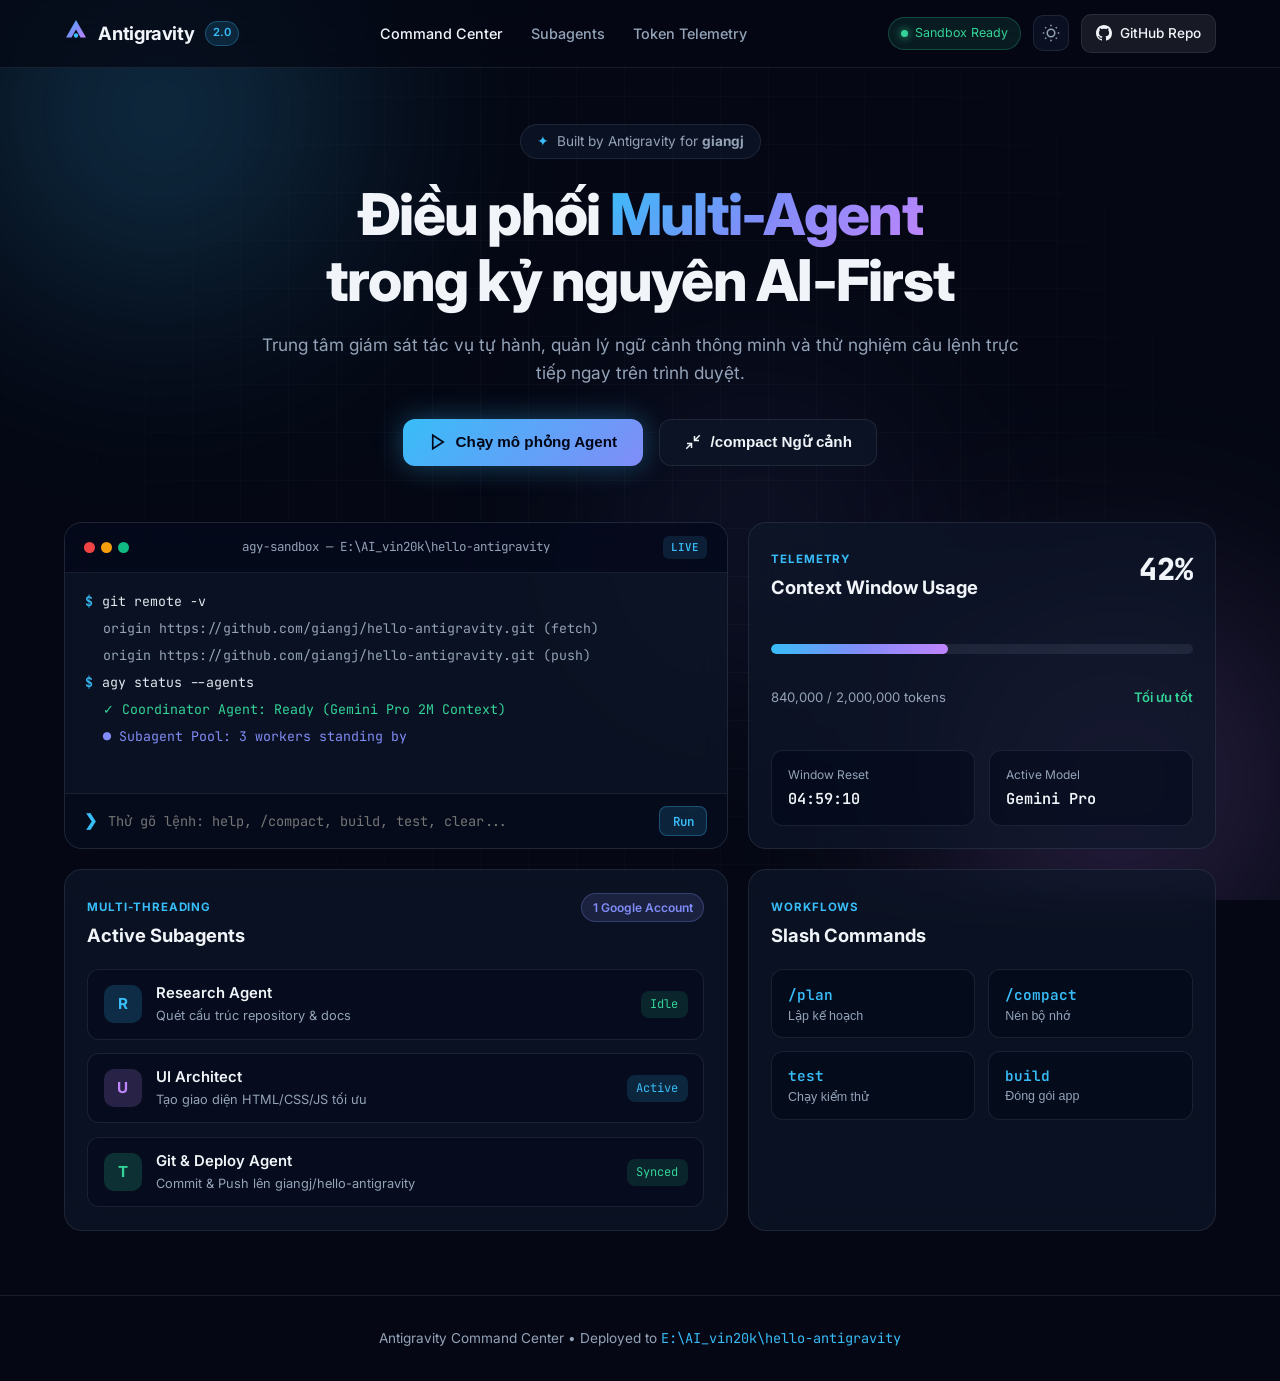
==== index.html @ 00597c3f "feat: add Antigravity Command Center web UI" ====
<!DOCTYPE html>
<html lang="vi" class="dark">
<head>
  <meta charset="UTF-8" />
  <meta name="viewport" content="width=device-width, initial-scale=1.0" />
  <title>Antigravity — AI-First Command Center</title>
  <link rel="preconnect" href="https://fonts.googleapis.com" />
  <link rel="preconnect" href="https://fonts.gstatic.com" crossorigin />
  <link href="https://fonts.googleapis.com/css2?family=Inter:wght@300;400;500;600;700;800&family=JetBrains+Mono:wght@400;500;600&display=swap" rel="stylesheet" />
  <link rel="stylesheet" href="styles.css" />
</head>
<body>
  <!-- Ambient Background Orbs -->
  <div class="bg-ambient">
    <div class="orb orb-1"></div>
    <div class="orb orb-2"></div>
    <div class="orb orb-3"></div>
    <div class="grid-overlay"></div>
  </div>

  <!-- Top Navigation -->
  <header class="navbar">
    <div class="nav-container">
      <a href="#" class="brand">
        <span class="brand-icon">
          <svg width="24" height="24" viewBox="0 0 24 24" fill="none">
            <path d="M12 2L2 19.5H7.5L12 11.5L16.5 19.5H22L12 2Z" fill="url(#logoGrad)" />
            <circle cx="12" cy="17.5" r="2.2" fill="#38BDF8" />
            <defs>
              <linearGradient id="logoGrad" x1="2" y1="2" x2="22" y2="20" gradientUnits="userSpaceOnUse">
                <stop stop-color="#38BDF8" />
                <stop offset="0.5" stop-color="#818CF8" />
                <stop offset="1" stop-color="#C084FC" />
              </linearGradient>
            </defs>
          </svg>
        </span>
        <span class="brand-name">Antigravity</span>
        <span class="brand-badge">2.0</span>
      </a>

      <nav class="nav-links">
        <a href="#workspace" class="nav-link active">Command Center</a>
        <a href="#agents" class="nav-link">Subagents</a>
        <a href="#metrics" class="nav-link">Token Telemetry</a>
      </nav>

      <div class="nav-actions">
        <div class="status-pill">
          <span class="pulse-dot"></span>
          <span>Sandbox Ready</span>
        </div>
        <button id="themeBtn" class="btn-icon" title="Đổi hiệu ứng ánh sáng">
          <svg width="18" height="18" viewBox="0 0 24 24" fill="none" stroke="currentColor" stroke-width="2">
            <circle cx="12" cy="12" r="5"></circle>
            <path d="M12 1v2M12 21v2M4.22 4.22l1.42 1.42M18.36 18.36l1.42 1.42M1 12h2M21 12h2M4.22 19.78l1.42-1.42M18.36 5.64l1.42-1.42"></path>
          </svg>
        </button>
        <a href="https://github.com/giangj/hello-antigravity" target="_blank" class="btn-primary-sm">
          <svg width="16" height="16" viewBox="0 0 24 24" fill="currentColor">
            <path d="M12 0C5.37 0 0 5.37 0 12c0 5.31 3.435 9.795 8.205 11.385.6.105.825-.255.825-.57 0-.285-.015-1.23-.015-2.235-3.015.555-3.795-.735-4.035-1.41-.135-.345-.72-1.41-1.23-1.695-.42-.225-1.02-.78-.015-.795.945-.015 1.62.87 1.845 1.23 1.08 1.815 2.805 1.305 3.495.99.105-.78.42-1.305.765-1.605-2.67-.3-5.46-1.335-5.46-5.925 0-1.305.465-2.385 1.23-3.225-.12-.3-.54-1.53.12-3.18 0 0 1.005-.315 3.3 1.23.96-.27 1.98-.405 3-.405s2.04.135 3 .405c2.295-1.56 3.3-1.23 3.3-1.23.66 1.65.24 2.88.12 3.18.765.84 1.23 1.905 1.23 3.225 0 4.605-2.805 5.625-5.475 5.925.435.375.81 1.095.81 2.22 0 1.605-.015 2.895-.015 3.3 0 .315.225.69.825.57A12.02 12.02 0 0024 12c0-6.63-5.37-12-12-12z"/>
          </svg>
          <span>GitHub Repo</span>
        </a>
      </div>
    </div>
  </header>

  <main class="main-content">
    <!-- Hero Section -->
    <section class="hero">
      <div class="hero-tag">
        <span class="sparkle">✦</span>
        <span>Built by Antigravity for <strong>giangj</strong></span>
      </div>
      <h1 class="hero-title">
        Điều phối <span class="gradient-text">Multi-Agent</span><br />
        trong kỷ nguyên AI-First
      </h1>
      <p class="hero-subtitle">
        Trung tâm giám sát tác vụ tự hành, quản lý ngữ cảnh thông minh và thử nghiệm câu lệnh trực tiếp ngay trên trình duyệt.
      </p>

      <div class="hero-cta">
        <button id="runDemoBtn" class="btn-glow">
          <svg width="18" height="18" viewBox="0 0 24 24" fill="none" stroke="currentColor" stroke-width="2.2">
            <polygon points="5 3 19 12 5 21 5 3"></polygon>
          </svg>
          <span>Chạy mô phỏng Agent</span>
        </button>
        <button id="compactBtn" class="btn-glass">
          <svg width="18" height="18" viewBox="0 0 24 24" fill="none" stroke="currentColor" stroke-width="2">
            <path d="M4 14h6v6M20 10h-6V4M14 10l7-7M3 21l7-7"></path>
          </svg>
          <span>/compact Ngữ cảnh</span>
        </button>
      </div>
    </section>

    <!-- Bento Grid Workspace -->
    <section id="workspace" class="bento-grid">
      <!-- Card 1: Interactive Terminal Agent -->
      <div class="card card-terminal">
        <div class="card-header">
          <div class="window-dots">
            <span class="dot red"></span>
            <span class="dot yellow"></span>
            <span class="dot green"></span>
          </div>
          <span class="card-title-mono">agy-sandbox — E:\AI_vin20k\hello-antigravity</span>
          <span class="badge-live">LIVE</span>
        </div>
        <div id="terminalBody" class="terminal-body">
          <div class="term-line"><span class="prompt">$</span> <span class="cmd">git remote -v</span></div>
          <div class="term-output">origin  https://github.com/giangj/hello-antigravity.git (fetch)</div>
          <div class="term-output">origin  https://github.com/giangj/hello-antigravity.git (push)</div>
          <div class="term-line"><span class="prompt">$</span> <span class="cmd">agy status --agents</span></div>
          <div class="term-output success">✓ Coordinator Agent: Ready (Gemini Pro 2M Context)</div>
          <div class="term-output info">● Subagent Pool: 3 workers standing by</div>
        </div>
        <div class="terminal-input-row">
          <span class="prompt">❯</span>
          <input id="cmdInput" type="text" placeholder="Thử gõ lệnh: help, /compact, build, test, clear..." autocomplete="off" />
          <button id="sendCmdBtn" class="btn-send">Run</button>
        </div>
      </div>

      <!-- Card 2: Token Telemetry & Context Meter -->
      <div id="metrics" class="card card-metrics">
        <div class="card-top">
          <div>
            <span class="eyebrow">TELEMETRY</span>
            <h3 class="card-heading">Context Window Usage</h3>
          </div>
          <span id="tokenPercent" class="metric-big">42%</span>
        </div>

        <div class="progress-track">
          <div id="tokenBar" class="progress-fill" style="width: 42%"></div>
        </div>
        <div class="metric-labels">
          <span id="tokenCountText">840,000 / 2,000,000 tokens</span>
          <span class="text-emerald">Tối ưu tốt</span>
        </div>

        <div class="mini-stats">
          <div class="mini-stat-box">
            <span class="stat-label">Window Reset</span>
            <span id="countdownText" class="stat-val">04:59:12</span>
          </div>
          <div class="mini-stat-box">
            <span class="stat-label">Active Model</span>
            <span class="stat-val">Gemini Pro</span>
          </div>
        </div>
      </div>

      <!-- Card 3: Subagents Orchestration -->
      <div id="agents" class="card card-agents">
        <div class="card-top">
          <div>
            <span class="eyebrow">MULTI-THREADING</span>
            <h3 class="card-heading">Active Subagents</h3>
          </div>
          <span class="pill-count">1 Google Account</span>
        </div>

        <div class="agent-list">
          <div class="agent-item">
            <div class="agent-avatar sky">R</div>
            <div class="agent-info">
              <div class="agent-name">Research Agent</div>
              <div class="agent-desc">Quét cấu trúc repository & docs</div>
            </div>
            <span class="agent-state done" data-agent="research">Idle</span>
          </div>

          <div class="agent-item">
            <div class="agent-avatar purple">U</div>
            <div class="agent-info">
              <div class="agent-name">UI Architect</div>
              <div class="agent-desc">Tạo giao diện HTML/CSS/JS tối ưu</div>
            </div>
            <span class="agent-state running" data-agent="ui">Active</span>
          </div>

          <div class="agent-item">
            <div class="agent-avatar emerald">T</div>
            <div class="agent-info">
              <div class="agent-name">Git & Deploy Agent</div>
              <div class="agent-desc">Commit & Push lên giangj/hello-antigravity</div>
            </div>
            <span class="agent-state done" data-agent="git">Synced</span>
          </div>
        </div>
      </div>

      <!-- Card 4: Quick Actions / Slash Commands -->
      <div class="card card-commands">
        <div class="card-top">
          <div>
            <span class="eyebrow">WORKFLOWS</span>
            <h3 class="card-heading">Slash Commands</h3>
          </div>
        </div>
        <div class="cmd-grid">
          <button class="cmd-chip" data-cmd="/plan">
            <code>/plan</code>
            <span>Lập kế hoạch</span>
          </button>
          <button class="cmd-chip" data-cmd="/compact">
            <code>/compact</code>
            <span>Nén bộ nhớ</span>
          </button>
          <button class="cmd-chip" data-cmd="test">
            <code>test</code>
            <span>Chạy kiểm thử</span>
          </button>
          <button class="cmd-chip" data-cmd="build">
            <code>build</code>
            <span>Đóng gói app</span>
          </button>
        </div>
      </div>
    </section>
  </main>

  <footer class="footer">
    <p>Antigravity Command Center • Deployed to <code>E:\AI_vin20k\hello-antigravity</code></p>
  </footer>

  <script src="app.js"></script>
</body>
</html>
---- styles.css ----
:root {
  --bg: #050814;
  --surface: rgba(15, 23, 42, 0.65);
  --surface-hover: rgba(22, 33, 58, 0.8);
  --border: rgba(148, 163, 184, 0.14);
  --border-glow: rgba(56, 189, 248, 0.35);
  --text: #f1f5f9;
  --text-muted: #94a3b8;
  --sky: #38bdf8;
  --indigo: #818cf8;
  --purple: #c084fc;
  --emerald: #34d399;
  --amber: #fbbf24;
  --rose: #fb7185;
  --font-sans: 'Inter', -apple-system, BlinkMacSystemFont, sans-serif;
  --font-mono: 'JetBrains Mono', monospace;
}

body.aurora-mode {
  --sky: #2dd4bf;
  --indigo: #38bdf8;
  --purple: #f472b6;
}

* {
  box-sizing: border-box;
  margin: 0;
  padding: 0;
}

html {
  scroll-behavior: smooth;
}

body {
  font-family: var(--font-sans);
  background-color: var(--bg);
  color: var(--text);
  min-height: 100vh;
  overflow-x: hidden;
  line-height: 1.6;
}

/* Ambient Background */
.bg-ambient {
  position: fixed;
  inset: 0;
  z-index: -1;
  overflow: hidden;
  pointer-events: none;
}

.orb {
  position: absolute;
  border-radius: 50%;
  filter: blur(110px);
  opacity: 0.35;
  animation: floatOrb 18s ease-in-out infinite alternate;
}

.orb-1 {
  width: 520px;
  height: 520px;
  background: radial-gradient(circle, var(--sky), transparent 70%);
  top: -150px;
  left: -100px;
}

.orb-2 {
  width: 480px;
  height: 480px;
  background: radial-gradient(circle, var(--purple), transparent 70%);
  bottom: -120px;
  right: -80px;
  animation-delay: -6s;
}

.orb-3 {
  width: 360px;
  height: 360px;
  background: radial-gradient(circle, var(--indigo), transparent 70%);
  top: 40%;
  left: 45%;
  opacity: 0.2;
  animation-delay: -12s;
}

.grid-overlay {
  position: absolute;
  inset: 0;
  background-image:
    linear-gradient(rgba(148, 163, 184, 0.04) 1px, transparent 1px),
    linear-gradient(90deg, rgba(148, 163, 184, 0.04) 1px, transparent 1px);
  background-size: 48px 48px;
  mask-image: radial-gradient(circle at center, black 35%, transparent 85%);
}

@keyframes floatOrb {
  0% { transform: translate(0, 0) scale(1); }
  100% { transform: translate(45px, 35px) scale(1.12); }
}

/* Navbar */
.navbar {
  position: sticky;
  top: 0;
  z-index: 50;
  backdrop-filter: blur(18px);
  -webkit-backdrop-filter: blur(18px);
  background: rgba(5, 8, 20, 0.72);
  border-bottom: 1px solid var(--border);
}

.nav-container {
  max-width: 1200px;
  margin: 0 auto;
  padding: 0.9rem 1.5rem;
  display: flex;
  align-items: center;
  justify-content: space-between;
  gap: 1rem;
}

.brand {
  display: flex;
  align-items: center;
  gap: 0.65rem;
  text-decoration: none;
  color: var(--text);
}

.brand-name {
  font-weight: 700;
  font-size: 1.15rem;
  letter-spacing: -0.02em;
}

.brand-badge {
  font-size: 0.7rem;
  font-weight: 600;
  padding: 0.15rem 0.45rem;
  border-radius: 999px;
  background: rgba(56, 189, 248, 0.15);
  color: var(--sky);
  border: 1px solid rgba(56, 189, 248, 0.3);
}

.nav-links {
  display: flex;
  gap: 1.75rem;
}

.nav-link {
  color: var(--text-muted);
  text-decoration: none;
  font-size: 0.9rem;
  font-weight: 500;
  transition: color 0.2s;
}

.nav-link:hover, .nav-link.active {
  color: var(--text);
}

.nav-actions {
  display: flex;
  align-items: center;
  gap: 0.75rem;
}

.status-pill {
  display: flex;
  align-items: center;
  gap: 0.45rem;
  font-size: 0.78rem;
  color: var(--emerald);
  background: rgba(52, 211, 153, 0.1);
  border: 1px solid rgba(52, 211, 153, 0.25);
  padding: 0.35rem 0.75rem;
  border-radius: 999px;
}

.pulse-dot {
  width: 7px;
  height: 7px;
  border-radius: 50%;
  background: var(--emerald);
  box-shadow: 0 0 8px var(--emerald);
  animation: pulse 2s infinite;
}

@keyframes pulse {
  0%, 100% { opacity: 1; transform: scale(1); }
  50% { opacity: 0.45; transform: scale(1.25); }
}

.btn-icon {
  background: var(--surface);
  border: 1px solid var(--border);
  color: var(--text-muted);
  width: 36px;
  height: 36px;
  border-radius: 10px;
  display: grid;
  place-items: center;
  cursor: pointer;
  transition: all 0.2s;
}

.btn-icon:hover {
  color: var(--text);
  border-color: var(--border-glow);
}

.btn-primary-sm {
  display: inline-flex;
  align-items: center;
  gap: 0.45rem;
  background: rgba(255, 255, 255, 0.08);
  border: 1px solid var(--border);
  color: var(--text);
  text-decoration: none;
  font-size: 0.85rem;
  font-weight: 500;
  padding: 0.45rem 0.9rem;
  border-radius: 10px;
  transition: all 0.2s;
}

.btn-primary-sm:hover {
  background: rgba(255, 255, 255, 0.14);
  border-color: rgba(255, 255, 255, 0.28);
}

/* Main Content */
.main-content {
  max-width: 1200px;
  margin: 0 auto;
  padding: 3.5rem 1.5rem 4rem;
}

/* Hero */
.hero {
  text-align: center;
  max-width: 760px;
  margin: 0 auto 3.5rem;
}

.hero-tag {
  display: inline-flex;
  align-items: center;
  gap: 0.5rem;
  font-size: 0.85rem;
  color: var(--text-muted);
  background: var(--surface);
  border: 1px solid var(--border);
  padding: 0.35rem 1rem;
  border-radius: 999px;
  margin-bottom: 1.4rem;
}

.sparkle {
  color: var(--sky);
}

.hero-title {
  font-size: clamp(2.2rem, 5vw, 3.6rem);
  font-weight: 800;
  line-height: 1.15;
  letter-spacing: -0.03em;
  margin-bottom: 1.1rem;
}

.gradient-text {
  background: linear-gradient(135deg, var(--sky) 0%, var(--indigo) 50%, var(--purple) 100%);
  -webkit-background-clip: text;
  background-clip: text;
  color: transparent;
}

.hero-subtitle {
  color: var(--text-muted);
  font-size: 1.08rem;
  margin-bottom: 2rem;
}

.hero-cta {
  display: flex;
  justify-content: center;
  flex-wrap: wrap;
  gap: 1rem;
}

.btn-glow {
  display: inline-flex;
  align-items: center;
  gap: 0.55rem;
  background: linear-gradient(135deg, var(--sky), var(--indigo));
  color: #020617;
  font-weight: 700;
  font-size: 0.95rem;
  padding: 0.85rem 1.6rem;
  border: none;
  border-radius: 12px;
  cursor: pointer;
  box-shadow: 0 0 28px rgba(56, 189, 248, 0.35);
  transition: transform 0.2s, box-shadow 0.2s;
}

.btn-glow:hover {
  transform: translateY(-2px);
  box-shadow: 0 6px 35px rgba(56, 189, 248, 0.55);
}

.btn-glass {
  display: inline-flex;
  align-items: center;
  gap: 0.55rem;
  background: var(--surface);
  border: 1px solid var(--border);
  color: var(--text);
  font-weight: 600;
  font-size: 0.95rem;
  padding: 0.85rem 1.5rem;
  border-radius: 12px;
  cursor: pointer;
  backdrop-filter: blur(12px);
  transition: all 0.2s;
}

.btn-glass:hover {
  background: var(--surface-hover);
  border-color: var(--border-glow);
}

/* Bento Grid */
.bento-grid {
  display: grid;
  grid-template-columns: repeat(12, 1fr);
  gap: 1.25rem;
}

.card {
  background: var(--surface);
  border: 1px solid var(--border);
  border-radius: 18px;
  padding: 1.4rem;
  backdrop-filter: blur(16px);
  -webkit-backdrop-filter: blur(16px);
  transition: border-color 0.25s, transform 0.25s;
}

.card:hover {
  border-color: rgba(148, 163, 184, 0.28);
}

.card-terminal {
  grid-column: span 7;
  display: flex;
  flex-direction: column;
  padding: 0;
  overflow: hidden;
}

.card-metrics {
  grid-column: span 5;
  display: flex;
  flex-direction: column;
  justify-content: space-between;
}

.card-agents {
  grid-column: span 7;
}

.card-commands {
  grid-column: span 5;
}

/* Terminal Card */
.card-header {
  display: flex;
  align-items: center;
  justify-content: space-between;
  padding: 0.85rem 1.2rem;
  background: rgba(2, 6, 23, 0.65);
  border-bottom: 1px solid var(--border);
}

.window-dots {
  display: flex;
  gap: 6px;
}

.dot {
  width: 11px;
  height: 11px;
  border-radius: 50%;
}
.dot.red { background: #ef4444; }
.dot.yellow { background: #f59e0b; }
.dot.green { background: #10b981; }

.card-title-mono {
  font-family: var(--font-mono);
  font-size: 0.78rem;
  color: var(--text-muted);
}

.badge-live {
  font-family: var(--font-mono);
  font-size: 0.68rem;
  font-weight: 600;
  color: var(--sky);
  background: rgba(56, 189, 248, 0.12);
  padding: 0.15rem 0.5rem;
  border-radius: 6px;
}

.terminal-body {
  padding: 1.15rem 1.25rem;
  font-family: var(--font-mono);
  font-size: 0.83rem;
  height: 220px;
  overflow-y: auto;
  display: flex;
  flex-direction: column;
  gap: 0.35rem;
}

.term-line {
  display: flex;
  gap: 0.55rem;
}

.prompt {
  color: var(--sky);
  font-weight: 600;
}

.cmd {
  color: #e2e8f0;
}

.term-output {
  color: var(--text-muted);
  padding-left: 1.1rem;
  word-break: break-word;
}

.term-output.success { color: var(--emerald); }
.term-output.info { color: var(--indigo); }
.term-output.warn { color: var(--amber); }

.terminal-input-row {
  display: flex;
  align-items: center;
  gap: 0.65rem;
  padding: 0.75rem 1.2rem;
  background: rgba(2, 6, 23, 0.55);
  border-top: 1px solid var(--border);
}

#cmdInput {
  flex: 1;
  background: transparent;
  border: none;
  color: var(--text);
  font-family: var(--font-mono);
  font-size: 0.85rem;
  outline: none;
}

.btn-send {
  background: rgba(56, 189, 248, 0.15);
  color: var(--sky);
  border: 1px solid rgba(56, 189, 248, 0.3);
  border-radius: 8px;
  padding: 0.35rem 0.8rem;
  font-family: var(--font-mono);
  font-size: 0.78rem;
  font-weight: 600;
  cursor: pointer;
  transition: all 0.2s;
}

.btn-send:hover {
  background: var(--sky);
  color: #020617;
}

/* Metrics Card */
.card-top {
  display: flex;
  justify-content: space-between;
  align-items: flex-start;
  margin-bottom: 1.2rem;
}

.eyebrow {
  font-size: 0.72rem;
  font-weight: 700;
  letter-spacing: 0.08em;
  color: var(--sky);
}

.card-heading {
  font-size: 1.15rem;
  font-weight: 700;
  margin-top: 0.15rem;
}

.metric-big {
  font-size: 1.9rem;
  font-weight: 800;
  font-family: var(--font-mono);
  color: var(--text);
}

.progress-track {
  width: 100%;
  height: 10px;
  background: rgba(148, 163, 184, 0.12);
  border-radius: 999px;
  overflow: hidden;
  margin-bottom: 0.65rem;
}

.progress-fill {
  height: 100%;
  border-radius: 999px;
  background: linear-gradient(90deg, var(--sky), var(--indigo), var(--purple));
  transition: width 0.6s cubic-bezier(0.22, 1, 0.36, 1);
}

.metric-labels {
  display: flex;
  justify-content: space-between;
  font-size: 0.82rem;
  color: var(--text-muted);
  margin-bottom: 1.25rem;
}

.text-emerald { color: var(--emerald); font-weight: 600; }

.mini-stats {
  display: grid;
  grid-template-columns: 1fr 1fr;
  gap: 0.85rem;
}

.mini-stat-box {
  background: rgba(2, 6, 23, 0.45);
  border: 1px solid var(--border);
  border-radius: 12px;
  padding: 0.85rem 1rem;
  display: flex;
  flex-direction: column;
  gap: 0.2rem;
}

.stat-label {
  font-size: 0.75rem;
  color: var(--text-muted);
}

.stat-val {
  font-family: var(--font-mono);
  font-size: 0.95rem;
  font-weight: 600;
}

/* Subagents Card */
.pill-count {
  font-size: 0.75rem;
  font-weight: 600;
  padding: 0.25rem 0.65rem;
  border-radius: 999px;
  background: rgba(129, 140, 248, 0.14);
  color: var(--indigo);
  border: 1px solid rgba(129, 140, 248, 0.28);
}

.agent-list {
  display: flex;
  flex-direction: column;
  gap: 0.85rem;
}

.agent-item {
  display: flex;
  align-items: center;
  gap: 0.9rem;
  padding: 0.75rem 0.95rem;
  background: rgba(2, 6, 23, 0.4);
  border: 1px solid var(--border);
  border-radius: 12px;
}

.agent-avatar {
  width: 38px;
  height: 38px;
  border-radius: 10px;
  display: grid;
  place-items: center;
  font-weight: 700;
  font-size: 0.95rem;
  flex-shrink: 0;
}

.agent-avatar.sky { background: rgba(56, 189, 248, 0.18); color: var(--sky); }
.agent-avatar.purple { background: rgba(192, 132, 252, 0.18); color: var(--purple); }
.agent-avatar.emerald { background: rgba(52, 211, 153, 0.18); color: var(--emerald); }

.agent-info {
  flex: 1;
}

.agent-name {
  font-weight: 600;
  font-size: 0.93rem;
}

.agent-desc {
  font-size: 0.8rem;
  color: var(--text-muted);
}

.agent-state {
  font-family: var(--font-mono);
  font-size: 0.75rem;
  padding: 0.25rem 0.6rem;
  border-radius: 8px;
}

.agent-state.done {
  background: rgba(52, 211, 153, 0.12);
  color: var(--emerald);
}

.agent-state.running {
  background: rgba(56, 189, 248, 0.15);
  color: var(--sky);
}

/* Commands Card */
.cmd-grid {
  display: grid;
  grid-template-columns: 1fr 1fr;
  gap: 0.8rem;
}

.cmd-chip {
  display: flex;
  flex-direction: column;
  align-items: flex-start;
  gap: 0.25rem;
  padding: 0.9rem 1rem;
  background: rgba(2, 6, 23, 0.45);
  border: 1px solid var(--border);
  border-radius: 12px;
  color: var(--text);
  cursor: pointer;
  transition: all 0.2s;
  text-align: left;
}

.cmd-chip:hover {
  border-color: var(--sky);
  transform: translateY(-2px);
  background: rgba(56, 189, 248, 0.08);
}

.cmd-chip code {
  font-family: var(--font-mono);
  color: var(--sky);
  font-size: 0.9rem;
  font-weight: 600;
}

.cmd-chip span {
  font-size: 0.78rem;
  color: var(--text-muted);
}

.footer {
  text-align: center;
  padding: 2rem 1rem;
  color: var(--text-muted);
  font-size: 0.85rem;
  border-top: 1px solid var(--border);
}

.footer code {
  font-family: var(--font-mono);
  color: var(--sky);
}

@media (max-width: 900px) {
  .card-terminal, .card-metrics, .card-agents, .card-commands {
    grid-column: span 12;
  }
  .nav-links {
    display: none;
  }
}
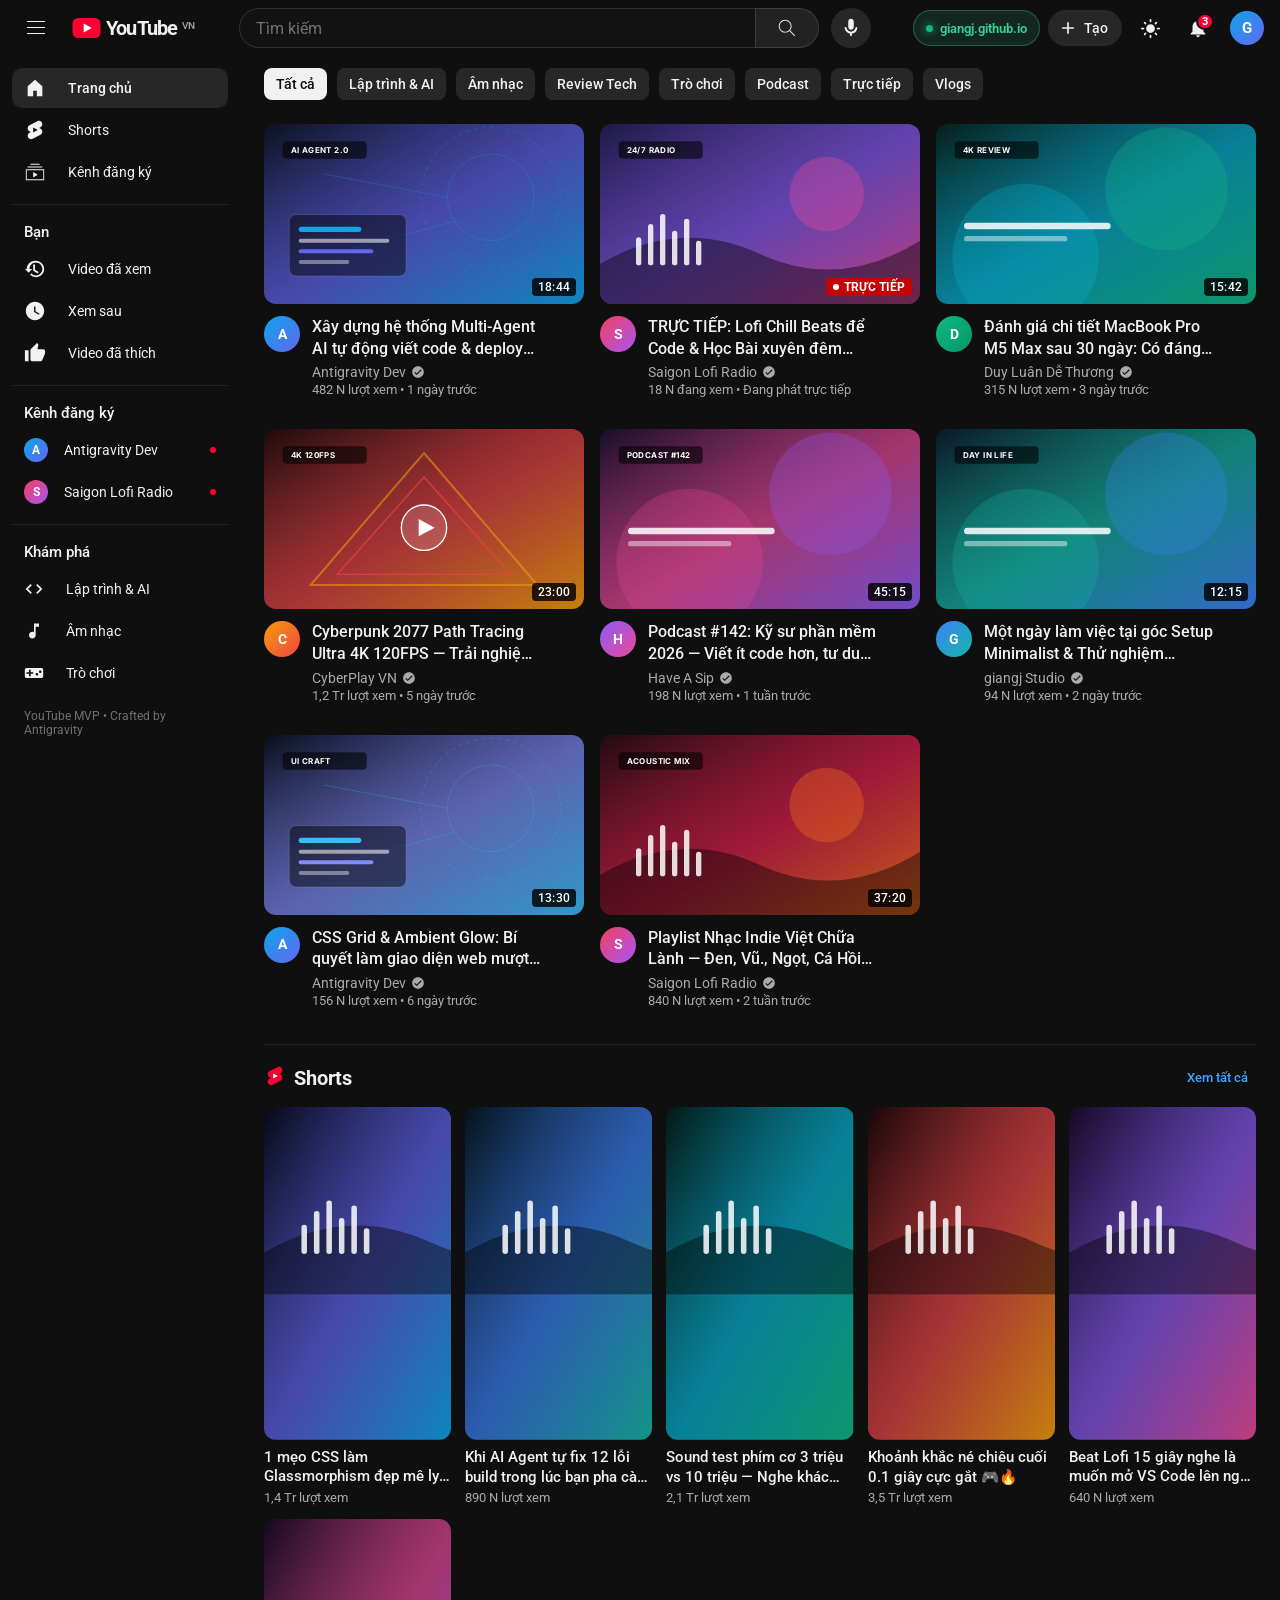
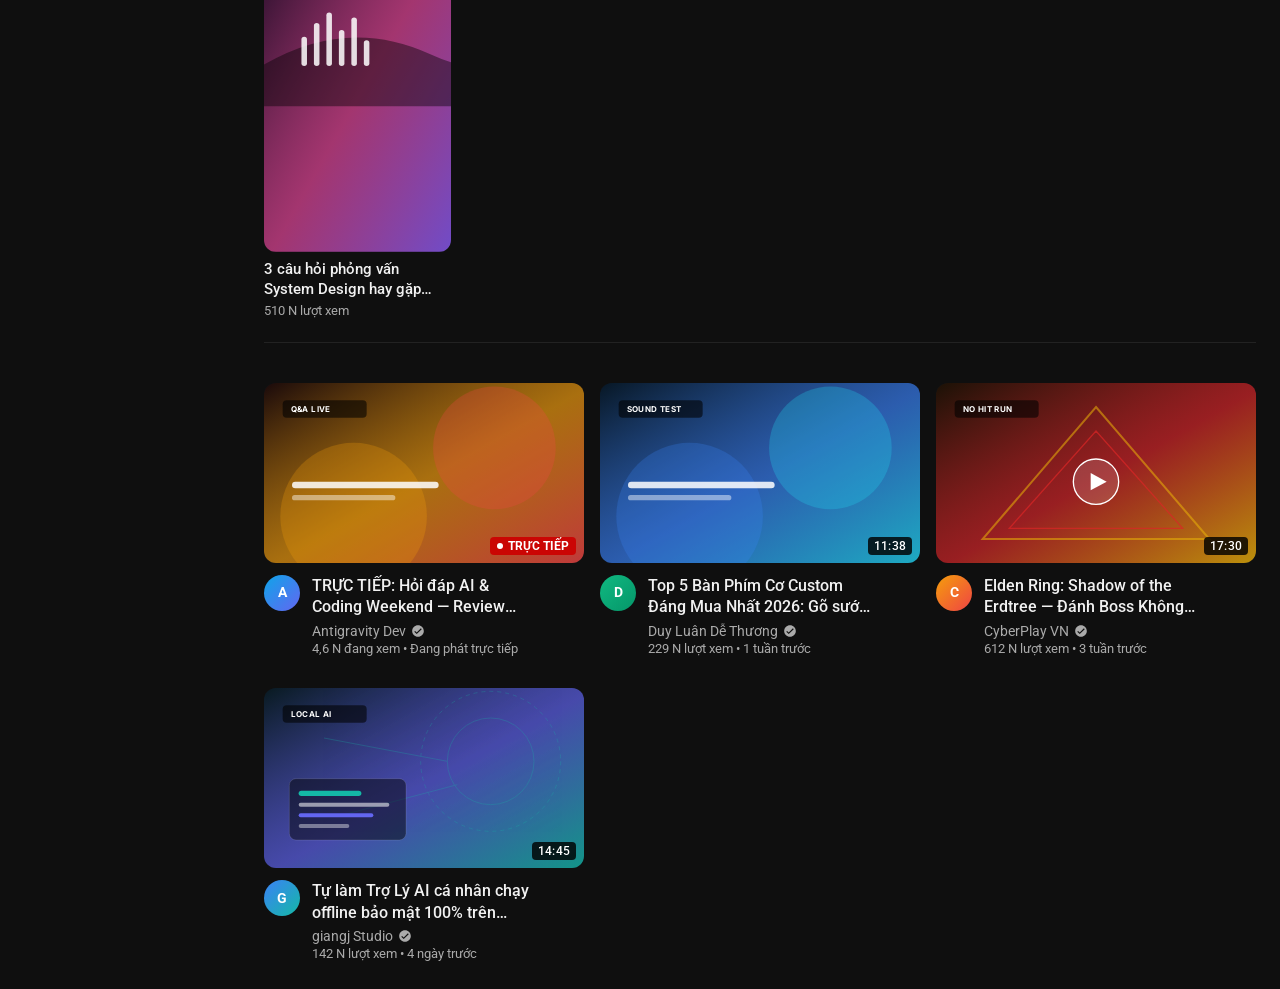
==== commit f02426f8: "feat: redesign UI into YouTube MVP with live GitHub Pages badge" ====
--- a/index.html
+++ b/index.html
@@ -1,233 +1,632 @@
 <!DOCTYPE html>
-<html lang="vi" class="dark">
+<html lang="vi" data-theme="dark">
 <head>
   <meta charset="UTF-8" />
   <meta name="viewport" content="width=device-width, initial-scale=1.0" />
-  <title>Antigravity — AI-First Command Center</title>
+  <title>YouTube — MVP</title>
   <link rel="preconnect" href="https://fonts.googleapis.com" />
   <link rel="preconnect" href="https://fonts.gstatic.com" crossorigin />
-  <link href="https://fonts.googleapis.com/css2?family=Inter:wght@300;400;500;600;700;800&family=JetBrains+Mono:wght@400;500;600&display=swap" rel="stylesheet" />
+  <link href="https://fonts.googleapis.com/css2?family=Inter:wght@400;500;600;700&family=JetBrains+Mono:wght@400;500;600&family=Roboto:wght@400;500;700;900&display=swap" rel="stylesheet" />
   <link rel="stylesheet" href="styles.css" />
 </head>
 <body>
-  <!-- Ambient Background Orbs -->
-  <div class="bg-ambient">
-    <div class="orb orb-1"></div>
-    <div class="orb orb-2"></div>
-    <div class="orb orb-3"></div>
-    <div class="grid-overlay"></div>
-  </div>
-
-  <!-- Top Navigation -->
-  <header class="navbar">
-    <div class="nav-container">
-      <a href="#" class="brand">
-        <span class="brand-icon">
-          <svg width="24" height="24" viewBox="0 0 24 24" fill="none">
-            <path d="M12 2L2 19.5H7.5L12 11.5L16.5 19.5H22L12 2Z" fill="url(#logoGrad)" />
-            <circle cx="12" cy="17.5" r="2.2" fill="#38BDF8" />
-            <defs>
-              <linearGradient id="logoGrad" x1="2" y1="2" x2="22" y2="20" gradientUnits="userSpaceOnUse">
-                <stop stop-color="#38BDF8" />
-                <stop offset="0.5" stop-color="#818CF8" />
-                <stop offset="1" stop-color="#C084FC" />
-              </linearGradient>
-            </defs>
+  <!-- Top Masthead -->
+  <header class="masthead">
+    <div class="masthead-left">
+      <button id="sidebarToggleBtn" class="icon-btn" aria-label="Menu điều hướng" title="Menu">
+        <svg viewBox="0 0 24 24" width="24" height="24" fill="currentColor">
+          <path d="M21 6H3V5h18v1zm0 5H3v1h18v-1zm0 6H3v1h18v-1z" />
+        </svg>
+      </button>
+
+      <a href="#home" id="brandLogo" class="brand-logo" title="Trang chủ YouTube">
+        <span class="yt-icon" aria-hidden="true">
+          <svg viewBox="0 0 28 20" width="29" height="20">
+            <rect width="28" height="20" rx="5.5" fill="#FF0033" />
+            <polygon points="11.2,5.5 19.2,10 11.2,14.5" fill="#FFFFFF" />
           </svg>
         </span>
-        <span class="brand-name">Antigravity</span>
-        <span class="brand-badge">2.0</span>
+        <span class="yt-wordmark">YouTube</span>
+        <span class="yt-country">VN</span>
       </a>
-
-      <nav class="nav-links">
-        <a href="#workspace" class="nav-link active">Command Center</a>
-        <a href="#agents" class="nav-link">Subagents</a>
-        <a href="#metrics" class="nav-link">Token Telemetry</a>
-      </nav>
-
-      <div class="nav-actions">
-        <div class="status-pill">
-          <span class="pulse-dot"></span>
-          <span>Sandbox Ready</span>
-        </div>
-        <button id="themeBtn" class="btn-icon" title="Đổi hiệu ứng ánh sáng">
-          <svg width="18" height="18" viewBox="0 0 24 24" fill="none" stroke="currentColor" stroke-width="2">
-            <circle cx="12" cy="12" r="5"></circle>
-            <path d="M12 1v2M12 21v2M4.22 4.22l1.42 1.42M18.36 18.36l1.42 1.42M1 12h2M21 12h2M4.22 19.78l1.42-1.42M18.36 5.64l1.42-1.42"></path>
+    </div>
+
+    <div class="masthead-center">
+      <div class="search-wrapper">
+        <form id="searchForm" class="search-form" autocomplete="off">
+          <div class="search-input-box">
+            <span class="search-focus-icon" aria-hidden="true">
+              <svg viewBox="0 0 24 24" width="18" height="18" fill="currentColor">
+                <path d="M20.87 20.17l-5.59-5.59C16.35 13.35 17 11.75 17 10c0-3.87-3.13-7-7-7s-7 3.13-7 7 3.13 7 7 7c1.75 0 3.35-.65 4.58-1.71l5.59 5.59.7-.71zM10 16c-3.31 0-6-2.69-6-6s2.69-6 6-6 6 2.69 6 6-2.69 6-6 6z" />
+              </svg>
+            </span>
+            <input
+              id="searchInput"
+              type="text"
+              placeholder="Tìm kiếm"
+              aria-label="Tìm kiếm"
+            />
+            <button id="searchClearBtn" type="button" class="search-clear-btn hidden" title="Xóa tìm kiếm" aria-label="Xóa tìm kiếm">
+              <svg viewBox="0 0 24 24" width="18" height="18" fill="currentColor">
+                <path d="M19 6.41L17.59 5 12 10.59 6.41 5 5 6.41 10.59 12 5 17.59 6.41 19 12 13.41 17.59 19 19 17.59 13.41 12z" />
+              </svg>
+            </button>
+          </div>
+          <button type="submit" class="search-submit-btn" title="Tìm kiếm" aria-label="Tìm kiếm">
+            <svg viewBox="0 0 24 24" width="22" height="22" fill="currentColor">
+              <path d="M20.87 20.17l-5.59-5.59C16.35 13.35 17 11.75 17 10c0-3.87-3.13-7-7-7s-7 3.13-7 7 3.13 7 7 7c1.75 0 3.35-.65 4.58-1.71l5.59 5.59.7-.71zM10 16c-3.31 0-6-2.69-6-6s2.69-6 6-6 6 2.69 6 6-2.69 6-6 6z" />
+            </svg>
+          </button>
+        </form>
+        <div id="searchSuggestions" class="search-suggestions hidden"></div>
+      </div>
+
+      <button id="voiceSearchBtn" class="icon-btn voice-btn" title="Tìm kiếm bằng giọng nói" aria-label="Tìm kiếm bằng giọng nói">
+        <svg viewBox="0 0 24 24" width="22" height="22" fill="currentColor">
+          <path d="M12 14c1.66 0 3-1.34 3-3V5c0-1.66-1.34-3-3-3S9 3.34 9 5v6c0 1.66 1.34 3 3 3zm5.91-3c-.49 0-.9.36-.98.85C16.52 14.2 14.47 16 12 16s-4.52-1.8-4.93-4.15a.998.998 0 00-.98-.85c-.61 0-1.09.54-1 1.14.49 3 2.89 5.35 5.91 5.78V20c0 .55.45 1 1 1s1-.45 1-1v-2.08a6.993 6.993 0 005.91-5.78c.1-.6-.39-1.14-1-1.14z" />
+        </svg>
+      </button>
+    </div>
+
+    <div class="masthead-right">
+      <a
+        href="https://giangj.github.io/hello-antigravity/"
+        target="_blank"
+        rel="noopener noreferrer"
+        class="live-site-pill"
+        title="Mở website chính thức trên GitHub Pages"
+      >
+        <span class="live-site-dot"></span>
+        <span class="live-site-label">giangj.github.io</span>
+      </a>
+
+      <button id="createBtn" class="create-pill-btn" title="Tạo hoặc tải video lên">
+        <svg viewBox="0 0 24 24" width="20" height="20" fill="currentColor">
+          <path d="M19 13h-6v6h-2v-6H5v-2h6V5h2v6h6v2z" />
+        </svg>
+        <span>Tạo</span>
+      </button>
+
+      <button id="themeToggleBtn" class="icon-btn" title="Chuyển giao diện Sáng / Tối" aria-label="Đổi giao diện">
+        <svg id="themeIconDark" viewBox="0 0 24 24" width="21" height="21" fill="currentColor">
+          <path d="M12 7c-2.76 0-5 2.24-5 5s2.24 5 5 5 5-2.24 5-5-2.24-5-5-5zM2 13h2c.55 0 1-.45 1-1s-.45-1-1-1H2c-.55 0-1 .45-1 1s.45 1 1 1zm18 0h2c.55 0 1-.45 1-1s-.45-1-1-1h-2c-.55 0-1 .45-1 1s.45 1 1 1zM11 2v2c0 .55.45 1 1 1s1-.45 1-1V2c0-.55-.45-1-1-1s-1 .45-1 1zm0 18v2c0 .55.45 1 1 1s1-.45 1-1v-2c0-.55-.45-1-1-1s-1 .45-1 1zM5.99 4.58a.996.996 0 00-1.41 0 .996.996 0 000 1.41l1.06 1.06c.39.39 1.03.39 1.41 0s.39-1.03 0-1.41L5.99 4.58zm12.37 12.37a.996.996 0 00-1.41 0 .996.996 0 000 1.41l1.06 1.06c.39.39 1.03.39 1.41 0a.996.996 0 000-1.41l-1.06-1.06zm1.06-10.96a.996.996 0 000-1.41.996.996 0 00-1.41 0l-1.06 1.06c-.39.39-.39 1.03 0 1.41s1.03.39 1.41 0l1.06-1.06zM7.05 18.36a.996.996 0 000-1.41.996.996 0 00-1.41 0l-1.06 1.06c-.39.39-.39 1.03 0 1.41s1.03.39 1.41 0l1.06-1.06z" />
+        </svg>
+        <svg id="themeIconLight" class="hidden" viewBox="0 0 24 24" width="21" height="21" fill="currentColor">
+          <path d="M12 3a9 9 0 109 9c0-.46-.04-.92-.1-1.36a5.389 5.389 0 01-4.4 2.26 5.403 5.403 0 01-3.14-9.8c-.44-.06-.9-.1-1.36-.1z" />
+        </svg>
+      </button>
+
+      <div class="popover-anchor">
+        <button id="notifBtn" class="icon-btn" title="Thông báo" aria-label="Thông báo">
+          <svg viewBox="0 0 24 24" width="22" height="22" fill="currentColor">
+            <path d="M12 22c1.1 0 2-.9 2-2h-4c0 1.1.9 2 2 2zm6-6v-5c0-3.07-1.64-5.64-4.5-6.32V4c0-.83-.67-1.5-1.5-1.5s-1.5.67-1.5 1.5v.68C7.63 5.36 6 7.92 6 11v5l-2 2v1h16v-1l-2-2z" />
           </svg>
+          <span id="notifBadge" class="notif-badge">3</span>
         </button>
-        <a href="https://github.com/giangj/hello-antigravity" target="_blank" class="btn-primary-sm">
-          <svg width="16" height="16" viewBox="0 0 24 24" fill="currentColor">
-            <path d="M12 0C5.37 0 0 5.37 0 12c0 5.31 3.435 9.795 8.205 11.385.6.105.825-.255.825-.57 0-.285-.015-1.23-.015-2.235-3.015.555-3.795-.735-4.035-1.41-.135-.345-.72-1.41-1.23-1.695-.42-.225-1.02-.78-.015-.795.945-.015 1.62.87 1.845 1.23 1.08 1.815 2.805 1.305 3.495.99.105-.78.42-1.305.765-1.605-2.67-.3-5.46-1.335-5.46-5.925 0-1.305.465-2.385 1.23-3.225-.12-.3-.54-1.53.12-3.18 0 0 1.005-.315 3.3 1.23.96-.27 1.98-.405 3-.405s2.04.135 3 .405c2.295-1.56 3.3-1.23 3.3-1.23.66 1.65.24 2.88.12 3.18.765.84 1.23 1.905 1.23 3.225 0 4.605-2.805 5.625-5.475 5.925.435.375.81 1.095.81 2.22 0 1.605-.015 2.895-.015 3.3 0 .315.225.69.825.57A12.02 12.02 0 0024 12c0-6.63-5.37-12-12-12z"/>
-          </svg>
-          <span>GitHub Repo</span>
-        </a>
+        <div id="notifPopover" class="popover-panel hidden">
+          <div class="popover-header">
+            <span>Thông báo</span>
+            <button id="clearNotifBtn" class="text-btn-sm">Đánh dấu đã đọc</button>
+          </div>
+          <div id="notifList" class="notif-list"></div>
+        </div>
+      </div>
+
+      <div class="popover-anchor">
+        <button id="avatarBtn" class="avatar-btn" title="Tài khoản giangj" aria-label="Tài khoản">G</button>
+        <div id="userPopover" class="popover-panel user-popover hidden">
+          <div class="user-card-header">
+            <div class="avatar-lg">G</div>
+            <div>
+              <div class="user-name">giangj</div>
+              <div class="user-handle">@giangj • Antigravity Studio</div>
+            </div>
+          </div>
+          <div class="popover-divider"></div>
+          <button class="popover-item" data-nav="home">Trang chủ</button>
+          <button class="popover-item" data-nav="liked">Video đã thích</button>
+          <button class="popover-item" data-nav="watch-later">Danh sách xem sau</button>
+          <button class="popover-item" id="popoverThemeBtn">Đổi giao diện Sáng / Tối</button>
+        </div>
       </div>
     </div>
   </header>
 
-  <main class="main-content">
-    <!-- Hero Section -->
-    <section class="hero">
-      <div class="hero-tag">
-        <span class="sparkle">✦</span>
-        <span>Built by Antigravity for <strong>giangj</strong></span>
+  <!-- Sidebar Backdrop (Mobile / Watch overlay) -->
+  <div id="sidebarBackdrop" class="sidebar-backdrop hidden"></div>
+
+  <!-- App Shell -->
+  <div id="appShell" class="app-shell">
+    <!-- Left Navigation Sidebar -->
+    <aside id="sidebar" class="sidebar" aria-label="Thanh điều hướng">
+      <div class="sidebar-scroll">
+        <nav class="nav-section">
+          <button class="sidebar-item active" data-nav="home">
+            <svg viewBox="0 0 24 24" width="22" height="22" fill="currentColor">
+              <path d="M4 21V10.08l8-6.96 8 6.96V21h-6v-6h-4v6H4z" />
+            </svg>
+            <span>Trang chủ</span>
+          </button>
+          <button class="sidebar-item" data-nav="shorts">
+            <svg viewBox="0 0 24 24" width="22" height="22" fill="currentColor">
+              <path d="M17.77 10.32l-1.2-.5L18 9.06c1.84-.96 2.53-3.23 1.56-5.06s-3.24-2.53-5.07-1.56L6 6.94c-1.29.68-2.07 2.04-2 3.49.07 1.42.93 2.67 2.22 3.25.03.01 1.2.5 1.2.5L6 14.93c-1.83.97-2.53 3.24-1.56 5.07.97 1.83 3.24 2.53 5.07 1.56l8.5-4.5c1.29-.68 2.06-2.04 1.99-3.49-.07-1.42-.94-2.68-2.23-3.25zM10 14.65v-5.3L15 12l-5 2.65z" />
+            </svg>
+            <span>Shorts</span>
+          </button>
+          <button class="sidebar-item" data-nav="subscriptions">
+            <svg viewBox="0 0 24 24" width="22" height="22" fill="currentColor">
+              <path d="M10 18v-6l5 3-5 3zm7-15H7v1h10V3zm3 3H4v1h16V6zm2 3H2v12h20V9zM3 10h18v10H3V10z" />
+            </svg>
+            <span>Kênh đăng ký</span>
+          </button>
+        </nav>
+
+        <div class="sidebar-divider hide-mini"></div>
+
+        <nav class="nav-section">
+          <div class="sidebar-section-title hide-mini">Bạn</div>
+          <button class="sidebar-item" data-nav="history">
+            <svg viewBox="0 0 24 24" width="22" height="22" fill="currentColor">
+              <path d="M14.97 16.95L10 13.87V7h2v5.76l4.03 2.49-1.06 1.7zM12 3c-4.96 0-9 4.04-9 9H1l3.89 3.89.07.14L9 12H6c0-3.87 3.13-7 7-7s7 3.13 7 7-3.13 7-7 7c-1.93 0-3.68-.79-4.94-2.06l-1.42 1.42A8.954 8.954 0 0013 21c4.97 0 9-4.03 9-9s-4.03-9-9-9z" />
+            </svg>
+            <span>Video đã xem</span>
+          </button>
+          <button class="sidebar-item" data-nav="watch-later">
+            <svg viewBox="0 0 24 24" width="22" height="22" fill="currentColor">
+              <path d="M12 2C6.5 2 2 6.5 2 12s4.5 10 10 10 10-4.5 10-10S17.5 2 12 2zm4.2 14.2L11 13V7h1.5v5.2l4.5 2.7-.8 1.3z" />
+            </svg>
+            <span>Xem sau</span>
+          </button>
+          <button class="sidebar-item" data-nav="liked">
+            <svg viewBox="0 0 24 24" width="22" height="22" fill="currentColor">
+              <path d="M1 21h4V9H1v12zm22-11c0-1.1-.9-2-2-2h-6.31l.95-4.57.03-.32c0-.41-.17-.79-.44-1.06L14.17 1 7.59 7.59C7.22 7.95 7 8.45 7 9v10c0 1.1.9 2 2 2h9c.83 0 1.54-.5 1.84-1.22l3.02-7.05c.09-.23.14-.47.14-.73v-2z" />
+            </svg>
+            <span>Video đã thích</span>
+          </button>
+        </nav>
+
+        <div class="sidebar-divider hide-mini"></div>
+
+        <nav class="nav-section hide-mini">
+          <div class="sidebar-section-title">Kênh đăng ký</div>
+          <div id="sidebarChannels" class="sidebar-channels"></div>
+        </nav>
+
+        <div class="sidebar-divider hide-mini"></div>
+
+        <nav class="nav-section hide-mini">
+          <div class="sidebar-section-title">Khám phá</div>
+          <button class="sidebar-item" data-category="Lập trình & AI">
+            <svg viewBox="0 0 24 24" width="20" height="20" fill="currentColor">
+              <path d="M9.4 16.6L4.8 12l4.6-4.6L8 6l-6 6 6 6 1.4-1.4zm5.2 0l4.6-4.6-4.6-4.6L16 6l6 6-6 6-1.4-1.4z" />
+            </svg>
+            <span>Lập trình & AI</span>
+          </button>
+          <button class="sidebar-item" data-category="Âm nhạc">
+            <svg viewBox="0 0 24 24" width="20" height="20" fill="currentColor">
+              <path d="M12 3v10.55c-.59-.34-1.27-.55-2-.55-2.21 0-4 1.79-4 4s1.79 4 4 4 4-1.79 4-4V7h4V3h-6z" />
+            </svg>
+            <span>Âm nhạc</span>
+          </button>
+          <button class="sidebar-item" data-category="Trò chơi">
+            <svg viewBox="0 0 24 24" width="20" height="20" fill="currentColor">
+              <path d="M21 6H3c-1.1 0-2 .9-2 2v8c0 1.1.9 2 2 2h18c1.1 0 2-.9 2-2V8c0-1.1-.9-2-2-2zm-10 7H8v3H6v-3H3v-2h3V8h2v3h3v2zm4.5 2c-.83 0-1.5-.67-1.5-1.5s.67-1.5 1.5-1.5 1.5.67 1.5 1.5-.67 1.5-1.5 1.5zm4-3c-.83 0-1.5-.67-1.5-1.5S18.67 9 19.5 9s1.5.67 1.5 1.5-.67 1.5-1.5 1.5z" />
+            </svg>
+            <span>Trò chơi</span>
+          </button>
+        </nav>
+
+        <div class="sidebar-footer hide-mini">
+          <p>YouTube MVP • Crafted by Antigravity</p>
+        </div>
       </div>
-      <h1 class="hero-title">
-        Điều phối <span class="gradient-text">Multi-Agent</span><br />
-        trong kỷ nguyên AI-First
-      </h1>
-      <p class="hero-subtitle">
-        Trung tâm giám sát tác vụ tự hành, quản lý ngữ cảnh thông minh và thử nghiệm câu lệnh trực tiếp ngay trên trình duyệt.
-      </p>
-
-      <div class="hero-cta">
-        <button id="runDemoBtn" class="btn-glow">
-          <svg width="18" height="18" viewBox="0 0 24 24" fill="none" stroke="currentColor" stroke-width="2.2">
-            <polygon points="5 3 19 12 5 21 5 3"></polygon>
+    </aside>
+
+    <!-- Main Viewport -->
+    <main class="main-viewport">
+      <!-- HOME / FEED VIEW -->
+      <section id="homeView" class="home-view">
+        <!-- Category Chips Bar -->
+        <div class="chips-bar-wrap">
+          <div id="chipsBar" class="chips-bar" role="tablist" aria-label="Danh mục video"></div>
+        </div>
+
+        <!-- Context Banner (for Search / Liked / History / Channel filter) -->
+        <div id="feedStatusBar" class="feed-status-bar hidden">
+          <div class="feed-status-left">
+            <h2 id="feedStatusTitle">Kết quả</h2>
+            <span id="feedStatusSubtitle"></span>
+          </div>
+          <button id="resetFeedBtn" class="pill-btn-secondary">Quay lại Trang chủ</button>
+        </div>
+
+        <!-- Primary Video Grid (Top Row) -->
+        <div id="videoGridTop" class="video-grid"></div>
+
+        <!-- Shorts Shelf -->
+        <section id="shortsShelf" class="shorts-shelf">
+          <div class="shelf-header">
+            <div class="shelf-title-wrap">
+              <span class="shorts-badge-icon" aria-hidden="true">
+                <svg viewBox="0 0 24 24" width="22" height="22">
+                  <path d="M17.77 10.32l-1.2-.5L18 9.06c1.84-.96 2.53-3.23 1.56-5.06s-3.24-2.53-5.07-1.56L6 6.94c-1.29.68-2.07 2.04-2 3.49.07 1.42.93 2.67 2.22 3.25.03.01 1.2.5 1.2.5L6 14.93c-1.83.97-2.53 3.24-1.56 5.07.97 1.83 3.24 2.53 5.07 1.56l8.5-4.5c1.29-.68 2.06-2.04 1.99-3.49-.07-1.42-.94-2.68-2.23-3.25z" fill="#FF0033" />
+                  <polygon points="10,14.65 10,9.35 15,12" fill="#FFFFFF" />
+                </svg>
+              </span>
+              <h2>Shorts</h2>
+            </div>
+            <button id="openAllShortsBtn" class="text-btn-sm">Xem tất cả</button>
+          </div>
+          <div id="shortsShelfGrid" class="shorts-shelf-grid"></div>
+        </section>
+
+        <!-- Secondary Video Grid -->
+        <div id="videoGridBottom" class="video-grid"></div>
+
+        <!-- Empty State -->
+        <div id="emptyFeedState" class="empty-state hidden">
+          <svg viewBox="0 0 24 24" width="56" height="56" fill="currentColor" opacity="0.45">
+            <path d="M15.5 14h-.79l-.28-.27A6.471 6.471 0 0016 9.5 6.5 6.5 0 109.5 16c1.61 0 3.09-.59 4.23-1.57l.27.28v.79l5 4.99L20.49 19l-4.99-5zm-6 0C7.01 14 5 11.99 5 9.5S7.01 5 9.5 5 14 7.01 14 9.5 11.99 14 9.5 14z" />
           </svg>
-          <span>Chạy mô phỏng Agent</span>
-        </button>
-        <button id="compactBtn" class="btn-glass">
-          <svg width="18" height="18" viewBox="0 0 24 24" fill="none" stroke="currentColor" stroke-width="2">
-            <path d="M4 14h6v6M20 10h-6V4M14 10l7-7M3 21l7-7"></path>
+          <h3>Không tìm thấy video phù hợp</h3>
+          <p>Thử từ khóa khác hoặc quay lại danh sách Trang chủ.</p>
+          <button id="emptyResetBtn" class="pill-btn-primary">Xem tất cả video</button>
+        </div>
+      </section>
+
+      <!-- SHORTS VIEW -->
+      <section id="shortsView" class="shorts-view hidden">
+        <div class="shorts-stage">
+          <div class="shorts-player-card">
+            <canvas id="shortsCanvas" width="405" height="720"></canvas>
+            <div class="shorts-overlay-top">
+              <button id="shortsBackBtn" class="shorts-circle-btn" title="Quay lại">
+                <svg viewBox="0 0 24 24" width="22" height="22" fill="currentColor">
+                  <path d="M20 11H7.83l5.59-5.59L12 4l-8 8 8 8 1.41-1.41L7.83 13H20v-2z" />
+                </svg>
+              </button>
+              <button id="shortsPlayToggle" class="shorts-circle-btn" title="Phát / Tạm dừng">
+                <svg id="shortsPlayIcon" viewBox="0 0 24 24" width="22" height="22" fill="currentColor">
+                  <path d="M6 19h4V5H6v14zm8-14v14h4V5h-4z" />
+                </svg>
+              </button>
+            </div>
+            <div class="shorts-overlay-bottom">
+              <div class="shorts-channel-row">
+                <div id="shortsAvatar" class="channel-avatar-sm"></div>
+                <span id="shortsChannelName" class="shorts-channel-name"></span>
+                <button id="shortsSubBtn" class="shorts-sub-btn">Đăng ký</button>
+              </div>
+              <p id="shortsTitle" class="shorts-caption"></p>
+            </div>
+          </div>
+
+          <div class="shorts-side-actions">
+            <button id="shortsLikeBtn" class="shorts-action-btn">
+              <span class="shorts-action-circle">
+                <svg viewBox="0 0 24 24" width="24" height="24" fill="currentColor">
+                  <path d="M1 21h4V9H1v12zm22-11c0-1.1-.9-2-2-2h-6.31l.95-4.57.03-.32c0-.41-.17-.79-.44-1.06L14.17 1 7.59 7.59C7.22 7.95 7 8.45 7 9v10c0 1.1.9 2 2 2h9c.83 0 1.54-.5 1.84-1.22l3.02-7.05c.09-.23.14-.47.14-.73v-2z" />
+                </svg>
+              </span>
+              <span id="shortsLikeCount">12N</span>
+            </button>
+            <button id="shortsCommentBtn" class="shorts-action-btn">
+              <span class="shorts-action-circle">
+                <svg viewBox="0 0 24 24" width="24" height="24" fill="currentColor">
+                  <path d="M21 6h-2v9H6v2c0 .55.45 1 1 1h11l4 4V7c0-.55-.45-1-1-1zm-4 6V3c0-.55-.45-1-1-1H3c-.55 0-1 .45-1 1v14l4-4h10c.55 0 1-.45 1-1z" />
+                </svg>
+              </span>
+              <span id="shortsCommentCount">418</span>
+            </button>
+            <button id="shortsShareBtn" class="shorts-action-btn">
+              <span class="shorts-action-circle">
+                <svg viewBox="0 0 24 24" width="24" height="24" fill="currentColor">
+                  <path d="M18 16.08c-.76 0-1.44.3-1.96.77L8.91 12.7c.05-.23.09-.46.09-.7s-.04-.47-.09-.7l7.05-4.11c.54.5 1.25.81 2.04.81 1.66 0 3-1.34 3-3s-1.34-3-3-3-3 1.34-3 3c0 .24.04.47.09.7L8.04 9.81C7.5 9.31 6.79 9 6 9c-1.66 0-3 1.34-3 3s1.34 3 3 3c.79 0 1.5-.31 2.04-.81l7.12 4.16c-.05.21-.08.43-.08.65 0 1.61 1.31 2.92 2.92 2.92s2.92-1.31 2.92-2.92c0-1.61-1.31-2.92-2.92-2.92z" />
+                </svg>
+              </span>
+              <span>Chia sẻ</span>
+            </button>
+
+            <div class="shorts-nav-arrows">
+              <button id="shortsPrevBtn" class="shorts-circle-btn" title="Short trước">
+                <svg viewBox="0 0 24 24" width="22" height="22" fill="currentColor">
+                  <path d="M7.41 15.41L12 10.83l4.59 4.58L18 14l-6-6-6 6z" />
+                </svg>
+              </button>
+              <button id="shortsNextBtn" class="shorts-circle-btn" title="Short tiếp theo">
+                <svg viewBox="0 0 24 24" width="22" height="22" fill="currentColor">
+                  <path d="M7.41 8.59L12 13.17l4.59-4.58L18 10l-6 6-6-6z" />
+                </svg>
+              </button>
+            </div>
+          </div>
+        </div>
+      </section>
+
+      <!-- WATCH VIEW -->
+      <section id="watchView" class="watch-view hidden">
+        <div id="watchLayout" class="watch-layout">
+          <div class="watch-primary">
+            <!-- Player + Ambient Mode Stage -->
+            <div class="player-stage">
+              <div id="ambientGlow" class="ambient-glow"></div>
+              <div id="playerContainer" class="player-container">
+                <canvas id="playerCanvas" width="1280" height="720"></canvas>
+
+                <!-- Center Play/Pause Ripple Indicator -->
+                <div id="playerCenterFeedback" class="player-center-feedback">
+                  <svg viewBox="0 0 24 24" width="44" height="44" fill="currentColor">
+                    <polygon points="8,5 19,12 8,19" />
+                  </svg>
+                </div>
+
+                <!-- Top Player Overlay (visible on hover / theater) -->
+                <div class="player-top-gradient">
+                  <button id="watchBackBtn" class="player-back-chip" title="Quay lại Trang chủ">
+                    <svg viewBox="0 0 24 24" width="18" height="18" fill="currentColor">
+                      <path d="M20 11H7.83l5.59-5.59L12 4l-8 8 8 8 1.41-1.41L7.83 13H20v-2z" />
+                    </svg>
+                    <span>Trang chủ</span>
+                  </button>
+                  <span id="playerOverlayTitle" class="player-overlay-title"></span>
+                </div>
+
+                <!-- Bottom Player Controls -->
+                <div class="player-controls-overlay">
+                  <div id="progressTrack" class="player-progress-track">
+                    <div id="progressHoverTooltip" class="progress-hover-tooltip hidden">00:00</div>
+                    <div class="progress-bg"></div>
+                    <div id="progressBuffer" class="progress-buffer"></div>
+                    <div id="progressPlayed" class="progress-played">
+                      <span class="progress-scrubber"></span>
+                    </div>
+                  </div>
+
+                  <div class="player-controls-row">
+                    <div class="controls-left">
+                      <button id="playPauseBtn" class="ctrl-btn" title="Phát / Tạm dừng (Space)" aria-label="Phát hoặc tạm dừng">
+                        <svg id="playIcon" viewBox="0 0 24 24" width="24" height="24" fill="currentColor">
+                          <path d="M8 5v14l11-7z" />
+                        </svg>
+                        <svg id="pauseIcon" class="hidden" viewBox="0 0 24 24" width="24" height="24" fill="currentColor">
+                          <path d="M6 19h4V5H6v14zm8-14v14h4V5h-4z" />
+                        </svg>
+                      </button>
+
+                      <button id="nextVideoBtn" class="ctrl-btn" title="Video tiếp theo" aria-label="Video tiếp theo">
+                        <svg viewBox="0 0 24 24" width="22" height="22" fill="currentColor">
+                          <path d="M6 18l8.5-6L6 6v12zM16 6v12h2V6h-2z" />
+                        </svg>
+                      </button>
+
+                      <div class="volume-control">
+                        <button id="muteBtn" class="ctrl-btn" title="Tắt tiếng (M)" aria-label="Tắt tiếng">
+                          <svg id="volHighIcon" viewBox="0 0 24 24" width="22" height="22" fill="currentColor">
+                            <path d="M3 9v6h4l5 5V4L7 9H3zm13.5 3c0-1.77-1.02-3.29-2.5-4.03v8.05c1.48-.73 2.5-2.25 2.5-4.02zM14 3.23v2.06c2.89.86 5 3.54 5 6.71s-2.11 5.85-5 6.71v2.06c4.01-.91 7-4.49 7-8.77s-2.99-7.86-7-8.77z" />
+                          </svg>
+                          <svg id="volMuteIcon" class="hidden" viewBox="0 0 24 24" width="22" height="22" fill="currentColor">
+                            <path d="M16.5 12c0-1.77-1.02-3.29-2.5-4.03v2.21l2.45 2.45c.03-.2.05-.41.05-.63zm2.5 0c0 .94-.2 1.82-.54 2.64l1.51 1.51C20.63 14.91 21 13.5 21 12c0-4.28-2.99-7.86-7-8.77v2.06c2.89.86 5 3.54 5 6.71zM4.27 3L3 4.27 7.73 9H3v6h4l5 5v-6.73l4.25 4.25c-.67.52-1.42.93-2.25 1.18v2.06c1.38-.31 2.63-.95 3.69-1.81L19.73 21 21 19.73l-9-9L4.27 3zM12 4L9.91 6.09 12 8.18V4z" />
+                          </svg>
+                        </button>
+                        <input id="volumeSlider" type="range" min="0" max="100" value="80" class="volume-slider" aria-label="Âm lượng" />
+                      </div>
+
+                      <div class="time-display">
+                        <span id="currentTimeLabel">0:00</span>
+                        <span class="time-sep">/</span>
+                        <span id="durationTimeLabel">0:00</span>
+                      </div>
+                    </div>
+
+                    <div class="controls-right">
+                      <button id="ambientToggleBtn" class="ctrl-pill active" title="Ánh sáng xung quanh (Ambient Mode)">
+                        Ambient
+                      </button>
+
+                      <button id="speedBtn" class="ctrl-pill" title="Tốc độ phát">
+                        1x
+                      </button>
+
+                      <button id="theaterBtn" class="ctrl-btn" title="Chế độ rạp chiếu phim (T)" aria-label="Chế độ rạp chiếu phim">
+                        <svg viewBox="0 0 24 24" width="22" height="22" fill="currentColor">
+                          <path d="M19 6H5c-1.1 0-2 .9-2 2v8c0 1.1.9 2 2 2h14c1.1 0 2-.9 2-2V8c0-1.1-.9-2-2-2zm0 10H5V8h14v8z" />
+                        </svg>
+                      </button>
+
+                      <button id="fullscreenBtn" class="ctrl-btn" title="Toàn màn hình (F)" aria-label="Toàn màn hình">
+                        <svg viewBox="0 0 24 24" width="22" height="22" fill="currentColor">
+                          <path d="M7 14H5v5h5v-2H7v-3zm-2-4h2V7h3V5H5v5zm12 7h-3v2h5v-5h-2v3zM14 5v2h3v3h2V5h-5z" />
+                        </svg>
+                      </button>
+                    </div>
+                  </div>
+                </div>
+              </div>
+            </div>
+
+            <!-- Video Title & Channel Actions -->
+            <h1 id="watchTitle" class="watch-title"></h1>
+
+            <div class="watch-actions-bar">
+              <div class="watch-channel-group">
+                <div id="watchChannelAvatar" class="channel-avatar-md"></div>
+                <div class="watch-channel-meta">
+                  <div class="watch-channel-name-row">
+                    <span id="watchChannelName" class="watch-channel-name"></span>
+                    <span id="watchVerifiedBadge" class="verified-badge" title="Đã xác minh">
+                      <svg viewBox="0 0 24 24" width="14" height="14" fill="currentColor">
+                        <path d="M12 2C6.5 2 2 6.5 2 12s4.5 10 10 10 10-4.5 10-10S17.5 2 12 2zM9.8 17.3l-4.2-4.1L7 11.8l2.8 2.7L17 7.4l1.4 1.4-8.6 8.5z" />
+                      </svg>
+                    </span>
+                  </div>
+                  <div id="watchChannelSubs" class="watch-channel-subs"></div>
+                </div>
+                <button id="subscribeBtn" class="subscribe-btn">Đăng ký</button>
+              </div>
+
+              <div class="watch-action-pills">
+                <div class="like-dislike-group">
+                  <button id="likeBtn" class="action-pill-left" title="Tôi thích video này">
+                    <svg viewBox="0 0 24 24" width="20" height="20" fill="currentColor">
+                      <path d="M1 21h4V9H1v12zm22-11c0-1.1-.9-2-2-2h-6.31l.95-4.57.03-.32c0-.41-.17-.79-.44-1.06L14.17 1 7.59 7.59C7.22 7.95 7 8.45 7 9v10c0 1.1.9 2 2 2h9c.83 0 1.54-.5 1.84-1.22l3.02-7.05c.09-.23.14-.47.14-.73v-2z" />
+                    </svg>
+                    <span id="likeCountLabel">0</span>
+                  </button>
+                  <span class="pill-divider"></span>
+                  <button id="dislikeBtn" class="action-pill-right" title="Tôi không thích video này" aria-label="Không thích">
+                    <svg viewBox="0 0 24 24" width="20" height="20" fill="currentColor">
+                      <path d="M15 3H6c-.83 0-1.54.5-1.84 1.22l-3.02 7.05c-.09.23-.14.47-.14.73v2c0 1.1.9 2 2 2h6.31l-.95 4.57-.03.32c0 .41.17.79.44 1.06L9.83 23l6.59-6.59c.36-.36.58-.86.58-1.41V5c0-1.1-.9-2-2-2zm4 0v12h4V3h-4z" />
+                    </svg>
+                  </button>
+                </div>
+
+                <button id="shareBtn" class="action-pill">
+                  <svg viewBox="0 0 24 24" width="20" height="20" fill="currentColor">
+                    <path d="M15 5.63L20.66 12 15 18.37V14h-1c-3.96 0-7.14 1-9.75 3.09 1.84-4.07 5.11-6.4 9.89-7.1l.86-.13V5.63M14 3v6C6.22 10.13 3.11 15.33 2 21c2.78-3.97 6.44-6 12-6v6l8-9-8-9z" />
+                  </svg>
+                  <span>Chia sẻ</span>
+                </button>
+
+                <button id="saveBtn" class="action-pill">
+                  <svg viewBox="0 0 24 24" width="20" height="20" fill="currentColor">
+                    <path d="M22 13h-4v4h-2v-4h-4v-2h4V7h2v4h4v2zm-8-6H2v1h12V7zM2 12h8v-1H2v1zm0 4h8v-1H2v1z" />
+                  </svg>
+                  <span id="saveBtnText">Lưu</span>
+                </button>
+
+                <button id="downloadBtn" class="action-pill hide-sm">
+                  <svg viewBox="0 0 24 24" width="20" height="20" fill="currentColor">
+                    <path d="M17 18v1H6v-1h11zm-.5-6.6l-.7-.7-3.8 3.7V4h-1v10.4l-3.8-3.8-.7.7 5 5 5-4.9z" />
+                  </svg>
+                  <span>Tải xuống</span>
+                </button>
+              </div>
+            </div>
+
+            <!-- Expandable Description Box -->
+            <div id="watchDescBox" class="watch-description">
+              <div class="desc-stats-row">
+                <span id="watchViewsDate" class="desc-bold"></span>
+                <span id="watchHashtags" class="desc-tags"></span>
+              </div>
+              <p id="watchDescText" class="desc-body"></p>
+              <div id="watchChapters" class="watch-chapters"></div>
+              <button id="descToggleBtn" class="desc-toggle-btn">...thêm</button>
+            </div>
+
+            <!-- Comments Section -->
+            <section class="comments-section">
+              <div class="comments-header">
+                <h3 id="commentsCountTitle">0 bình luận</h3>
+                <button id="sortCommentsBtn" class="sort-comments-btn">
+                  <svg viewBox="0 0 24 24" width="20" height="20" fill="currentColor">
+                    <path d="M21 6H3V5h18v1zm-6 5H3v1h12v-1zm-6 6H3v1h6v-1z" />
+                  </svg>
+                  <span id="sortCommentsLabel">Sắp xếp: Hàng đầu</span>
+                </button>
+              </div>
+
+              <form id="commentForm" class="comment-composer">
+                <div class="avatar-md-user">G</div>
+                <div class="comment-input-wrap">
+                  <input id="commentInput" type="text" placeholder="Viết bình luận..." autocomplete="off" />
+                  <div id="commentActions" class="comment-composer-actions hidden">
+                    <button type="button" id="commentCancelBtn" class="text-btn-sm">Hủy</button>
+                    <button type="submit" id="commentSubmitBtn" class="pill-btn-primary" disabled>Bình luận</button>
+                  </div>
+                </div>
+              </form>
+
+              <div id="commentsList" class="comments-list"></div>
+            </section>
+          </div>
+
+          <!-- Secondary Column: Up Next -->
+          <aside class="watch-secondary">
+            <div class="upnext-header">
+              <div class="upnext-chips">
+                <button class="chip active" data-upnext="all">Tất cả</button>
+                <button class="chip" data-upnext="channel">Cùng kênh</button>
+                <button class="chip" data-upnext="category">Liên quan</button>
+              </div>
+              <label class="autoplay-toggle" title="Tự động phát video tiếp theo">
+                <span>Tự động phát</span>
+                <input id="autoplaySwitch" type="checkbox" checked />
+                <span class="toggle-track"></span>
+              </label>
+            </div>
+            <div id="upNextList" class="upnext-list"></div>
+          </aside>
+        </div>
+      </section>
+    </main>
+  </div>
+
+  <!-- Voice Search Modal -->
+  <div id="voiceModal" class="modal-backdrop hidden" role="dialog" aria-modal="true" aria-labelledby="voiceModalTitle">
+    <div class="modal-card voice-modal-card">
+      <button id="closeVoiceModal" class="modal-close-btn" aria-label="Đóng">✕</button>
+      <h3 id="voiceModalTitle">Đang nghe...</h3>
+      <p id="voiceHintText" class="modal-sub">Thử nói: "AI Agent", "Lo-fi", "Next.js"...</p>
+      <div class="voice-mic-pulse">
+        <div class="mic-ring"></div>
+        <div class="mic-circle">
+          <svg viewBox="0 0 24 24" width="32" height="32" fill="#ffffff">
+            <path d="M12 14c1.66 0 3-1.34 3-3V5c0-1.66-1.34-3-3-3S9 3.34 9 5v6c0 1.66 1.34 3 3 3zm5.91-3c-.49 0-.9.36-.98.85C16.52 14.2 14.47 16 12 16s-4.52-1.8-4.93-4.15a.998.998 0 00-.98-.85c-.61 0-1.09.54-1 1.14.49 3 2.89 5.35 5.91 5.78V20c0 .55.45 1 1 1s1-.45 1-1v-2.08a6.993 6.993 0 005.91-5.78c.1-.6-.39-1.14-1-1.14z" />
           </svg>
-          <span>/compact Ngữ cảnh</span>
-        </button>
+        </div>
       </div>
-    </section>
-
-    <!-- Bento Grid Workspace -->
-    <section id="workspace" class="bento-grid">
-      <!-- Card 1: Interactive Terminal Agent -->
-      <div class="card card-terminal">
-        <div class="card-header">
-          <div class="window-dots">
-            <span class="dot red"></span>
-            <span class="dot yellow"></span>
-            <span class="dot green"></span>
-          </div>
-          <span class="card-title-mono">agy-sandbox — E:\AI_vin20k\hello-antigravity</span>
-          <span class="badge-live">LIVE</span>
-        </div>
-        <div id="terminalBody" class="terminal-body">
-          <div class="term-line"><span class="prompt">$</span> <span class="cmd">git remote -v</span></div>
-          <div class="term-output">origin  https://github.com/giangj/hello-antigravity.git (fetch)</div>
-          <div class="term-output">origin  https://github.com/giangj/hello-antigravity.git (push)</div>
-          <div class="term-line"><span class="prompt">$</span> <span class="cmd">agy status --agents</span></div>
-          <div class="term-output success">✓ Coordinator Agent: Ready (Gemini Pro 2M Context)</div>
-          <div class="term-output info">● Subagent Pool: 3 workers standing by</div>
-        </div>
-        <div class="terminal-input-row">
-          <span class="prompt">❯</span>
-          <input id="cmdInput" type="text" placeholder="Thử gõ lệnh: help, /compact, build, test, clear..." autocomplete="off" />
-          <button id="sendCmdBtn" class="btn-send">Run</button>
-        </div>
+      <div class="voice-quick-phrases">
+        <button class="chip voice-sample" data-phrase="AI Agent">AI Agent</button>
+        <button class="chip voice-sample" data-phrase="Lo-fi">Lo-fi</button>
+        <button class="chip voice-sample" data-phrase="Lập trình">Lập trình</button>
       </div>
-
-      <!-- Card 2: Token Telemetry & Context Meter -->
-      <div id="metrics" class="card card-metrics">
-        <div class="card-top">
-          <div>
-            <span class="eyebrow">TELEMETRY</span>
-            <h3 class="card-heading">Context Window Usage</h3>
-          </div>
-          <span id="tokenPercent" class="metric-big">42%</span>
-        </div>
-
-        <div class="progress-track">
-          <div id="tokenBar" class="progress-fill" style="width: 42%"></div>
-        </div>
-        <div class="metric-labels">
-          <span id="tokenCountText">840,000 / 2,000,000 tokens</span>
-          <span class="text-emerald">Tối ưu tốt</span>
-        </div>
-
-        <div class="mini-stats">
-          <div class="mini-stat-box">
-            <span class="stat-label">Window Reset</span>
-            <span id="countdownText" class="stat-val">04:59:12</span>
-          </div>
-          <div class="mini-stat-box">
-            <span class="stat-label">Active Model</span>
-            <span class="stat-val">Gemini Pro</span>
-          </div>
-        </div>
+    </div>
+  </div>
+
+  <!-- Create / Upload Video Modal (MVP) -->
+  <div id="createModal" class="modal-backdrop hidden" role="dialog" aria-modal="true" aria-labelledby="createModalTitle">
+    <div class="modal-card create-modal-card">
+      <div class="modal-header">
+        <h3 id="createModalTitle">Tải video mới lên (MVP)</h3>
+        <button id="closeCreateModal" class="modal-close-btn" aria-label="Đóng">✕</button>
       </div>
-
-      <!-- Card 3: Subagents Orchestration -->
-      <div id="agents" class="card card-agents">
-        <div class="card-top">
-          <div>
-            <span class="eyebrow">MULTI-THREADING</span>
-            <h3 class="card-heading">Active Subagents</h3>
-          </div>
-          <span class="pill-count">1 Google Account</span>
-        </div>
-
-        <div class="agent-list">
-          <div class="agent-item">
-            <div class="agent-avatar sky">R</div>
-            <div class="agent-info">
-              <div class="agent-name">Research Agent</div>
-              <div class="agent-desc">Quét cấu trúc repository & docs</div>
-            </div>
-            <span class="agent-state done" data-agent="research">Idle</span>
-          </div>
-
-          <div class="agent-item">
-            <div class="agent-avatar purple">U</div>
-            <div class="agent-info">
-              <div class="agent-name">UI Architect</div>
-              <div class="agent-desc">Tạo giao diện HTML/CSS/JS tối ưu</div>
-            </div>
-            <span class="agent-state running" data-agent="ui">Active</span>
-          </div>
-
-          <div class="agent-item">
-            <div class="agent-avatar emerald">T</div>
-            <div class="agent-info">
-              <div class="agent-name">Git & Deploy Agent</div>
-              <div class="agent-desc">Commit & Push lên giangj/hello-antigravity</div>
-            </div>
-            <span class="agent-state done" data-agent="git">Synced</span>
-          </div>
-        </div>
-      </div>
-
-      <!-- Card 4: Quick Actions / Slash Commands -->
-      <div class="card card-commands">
-        <div class="card-top">
-          <div>
-            <span class="eyebrow">WORKFLOWS</span>
-            <h3 class="card-heading">Slash Commands</h3>
-          </div>
-        </div>
-        <div class="cmd-grid">
-          <button class="cmd-chip" data-cmd="/plan">
-            <code>/plan</code>
-            <span>Lập kế hoạch</span>
-          </button>
-          <button class="cmd-chip" data-cmd="/compact">
-            <code>/compact</code>
-            <span>Nén bộ nhớ</span>
-          </button>
-          <button class="cmd-chip" data-cmd="test">
-            <code>test</code>
-            <span>Chạy kiểm thử</span>
-          </button>
-          <button class="cmd-chip" data-cmd="build">
-            <code>build</code>
-            <span>Đóng gói app</span>
-          </button>
-        </div>
-      </div>
-    </section>
-  </main>
-
-  <footer class="footer">
-    <p>Antigravity Command Center • Deployed to <code>E:\AI_vin20k\hello-antigravity</code></p>
-  </footer>
+      <form id="createVideoForm" class="create-form">
+        <label>
+          <span>Tiêu đề video</span>
+          <input id="newVideoTitle" type="text" required placeholder="VD: Xây dựng AI Agent từ A-Z trong 15 phút" />
+        </label>
+        <div class="form-row-2">
+          <label>
+            <span>Danh mục</span>
+            <select id="newVideoCategory">
+              <option value="Lập trình & AI">Lập trình & AI</option>
+              <option value="Âm nhạc">Âm nhạc</option>
+              <option value="Review Tech">Review Tech</option>
+              <option value="Trò chơi">Trò chơi</option>
+              <option value="Podcast">Podcast</option>
+              <option value="Vlogs">Vlogs</option>
+            </select>
+          </label>
+          <label>
+            <span>Thời lượng</span>
+            <input id="newVideoDuration" type="text" value="12:45" placeholder="12:45" />
+          </label>
+        </div>
+        <label>
+          <span>Mô tả ngắn</span>
+          <textarea id="newVideoDesc" rows="3" placeholder="Chia sẻ nội dung chính của video..."></textarea>
+        </label>
+        <div class="create-form-footer">
+          <button type="button" id="cancelCreateBtn" class="pill-btn-secondary">Hủy</button>
+          <button type="submit" class="pill-btn-primary">Xuất bản ngay</button>
+        </div>
+      </form>
+    </div>
+  </div>
+
+  <!-- Toast Container -->
+  <div id="toastContainer" class="toast-container" aria-live="polite"></div>
 
   <script src="app.js"></script>
 </body>
--- a/styles.css
+++ b/styles.css
@@ -1,25 +1,55 @@
 :root {
-  --bg: #050814;
-  --surface: rgba(15, 23, 42, 0.65);
-  --surface-hover: rgba(22, 33, 58, 0.8);
-  --border: rgba(148, 163, 184, 0.14);
-  --border-glow: rgba(56, 189, 248, 0.35);
-  --text: #f1f5f9;
-  --text-muted: #94a3b8;
-  --sky: #38bdf8;
-  --indigo: #818cf8;
-  --purple: #c084fc;
-  --emerald: #34d399;
-  --amber: #fbbf24;
-  --rose: #fb7185;
-  --font-sans: 'Inter', -apple-system, BlinkMacSystemFont, sans-serif;
+  --bg: #0f0f0f;
+  --bg-elevated: #212121;
+  --bg-hover: #272727;
+  --bg-active: #383838;
+  --bg-chip: rgba(255, 255, 255, 0.1);
+  --bg-chip-hover: rgba(255, 255, 255, 0.2);
+  --bg-chip-active: #f1f1f1;
+  --text-chip-active: #0f0f0f;
+  --bg-search: #121212;
+  --bg-search-btn: #222222;
+  --border: rgba(255, 255, 255, 0.12);
+  --border-subtle: rgba(255, 255, 255, 0.08);
+  --text: #f1f1f1;
+  --text-secondary: #aaaaaa;
+  --text-muted: #717171;
+  --yt-red: #ff0033;
+  --yt-blue: #3ea6ff;
+  --yt-blue-bg: rgba(62, 166, 255, 0.16);
+  --btn-primary-bg: #f1f1f1;
+  --btn-primary-text: #0f0f0f;
+  --btn-primary-hover: #d9d9d9;
+  --shadow-popover: 0 8px 32px rgba(0, 0, 0, 0.65);
+  --masthead-h: 56px;
+  --sidebar-w: 240px;
+  --sidebar-mini-w: 72px;
+  --font-sans: 'Roboto', 'Inter', -apple-system, BlinkMacSystemFont, sans-serif;
   --font-mono: 'JetBrains Mono', monospace;
 }
 
-body.aurora-mode {
-  --sky: #2dd4bf;
-  --indigo: #38bdf8;
-  --purple: #f472b6;
+html[data-theme="light"] {
+  --bg: #ffffff;
+  --bg-elevated: #ffffff;
+  --bg-hover: #f2f2f2;
+  --bg-active: #e5e5e5;
+  --bg-chip: rgba(0, 0, 0, 0.05);
+  --bg-chip-hover: rgba(0, 0, 0, 0.1);
+  --bg-chip-active: #0f0f0f;
+  --text-chip-active: #ffffff;
+  --bg-search: #ffffff;
+  --bg-search-btn: #f8f8f8;
+  --border: rgba(0, 0, 0, 0.15);
+  --border-subtle: rgba(0, 0, 0, 0.08);
+  --text: #0f0f0f;
+  --text-secondary: #606060;
+  --text-muted: #909090;
+  --yt-blue: #065fd4;
+  --yt-blue-bg: rgba(6, 95, 212, 0.1);
+  --btn-primary-bg: #0f0f0f;
+  --btn-primary-text: #ffffff;
+  --btn-primary-hover: #272727;
+  --shadow-popover: 0 8px 28px rgba(0, 0, 0, 0.16);
 }
 
 * {
@@ -30,6 +60,11 @@
 
 html {
   scroll-behavior: smooth;
+  color-scheme: dark;
+}
+
+html[data-theme="light"] {
+  color-scheme: light;
 }
 
 body {
@@ -38,669 +73,2285 @@
   color: var(--text);
   min-height: 100vh;
   overflow-x: hidden;
-  line-height: 1.6;
-}
-
-/* Ambient Background */
-.bg-ambient {
+  -webkit-font-smoothing: antialiased;
+}
+
+button, input, select, textarea {
+  font-family: inherit;
+  color: inherit;
+}
+
+.hidden {
+  display: none !important;
+}
+
+/* Custom thin scrollbars */
+::-webkit-scrollbar {
+  width: 8px;
+  height: 8px;
+}
+::-webkit-scrollbar-track {
+  background: transparent;
+}
+::-webkit-scrollbar-thumb {
+  background: rgba(144, 144, 144, 0.35);
+  border-radius: 999px;
+}
+::-webkit-scrollbar-thumb:hover {
+  background: rgba(144, 144, 144, 0.6);
+}
+
+/* ================= MASTHEAD ================= */
+.masthead {
   position: fixed;
-  inset: 0;
-  z-index: -1;
-  overflow: hidden;
-  pointer-events: none;
-}
-
-.orb {
+  top: 0;
+  left: 0;
+  right: 0;
+  height: var(--masthead-h);
+  background: var(--bg);
+  display: flex;
+  align-items: center;
+  justify-content: space-between;
+  padding: 0 16px;
+  z-index: 100;
+  gap: 12px;
+}
+
+.masthead-left {
+  display: flex;
+  align-items: center;
+  gap: 14px;
+  flex-shrink: 0;
+}
+
+.icon-btn {
+  width: 40px;
+  height: 40px;
+  border-radius: 50%;
+  border: none;
+  background: transparent;
+  color: var(--text);
+  display: inline-flex;
+  align-items: center;
+  justify-content: center;
+  cursor: pointer;
+  transition: background-color 0.15s;
+  position: relative;
+}
+
+.icon-btn:hover {
+  background: var(--bg-hover);
+}
+
+.brand-logo {
+  display: inline-flex;
+  align-items: center;
+  gap: 5px;
+  text-decoration: none;
+  color: var(--text);
+  user-select: none;
+  padding: 4px 2px;
+}
+
+.yt-icon {
+  display: inline-flex;
+  align-items: center;
+}
+
+.yt-wordmark {
+  font-size: 1.25rem;
+  font-weight: 700;
+  letter-spacing: -0.04em;
+  line-height: 1;
+}
+
+.yt-country {
+  font-size: 0.65rem;
+  font-weight: 500;
+  color: var(--text-secondary);
+  align-self: flex-start;
+  margin-top: 1px;
+}
+
+/* Search Center */
+.masthead-center {
+  flex: 1;
+  max-width: 680px;
+  display: flex;
+  align-items: center;
+  justify-content: center;
+  gap: 12px;
+  margin: 0 16px;
+}
+
+.search-wrapper {
+  position: relative;
+  flex: 1;
+  max-width: 580px;
+}
+
+.search-form {
+  display: flex;
+  height: 40px;
+  width: 100%;
+}
+
+.search-input-box {
+  flex: 1;
+  display: flex;
+  align-items: center;
+  background: var(--bg-search);
+  border: 1px solid var(--border);
+  border-right: none;
+  border-radius: 40px 0 0 40px;
+  padding: 0 8px 0 16px;
+  transition: border-color 0.15s;
+}
+
+.search-input-box:focus-within {
+  border-color: #1c62b9;
+  padding-left: 12px;
+  box-shadow: inset 0 1px 2px rgba(0, 0, 0, 0.25);
+}
+
+.search-focus-icon {
+  display: none;
+  color: var(--text-secondary);
+  margin-right: 10px;
+}
+
+.search-input-box:focus-within .search-focus-icon {
+  display: inline-flex;
+}
+
+#searchInput {
+  flex: 1;
+  background: transparent;
+  border: none;
+  outline: none;
+  font-size: 1rem;
+  color: var(--text);
+  min-width: 0;
+}
+
+#searchInput::placeholder {
+  color: var(--text-muted);
+}
+
+.search-clear-btn {
+  width: 30px;
+  height: 30px;
+  border-radius: 50%;
+  border: none;
+  background: transparent;
+  color: var(--text-secondary);
+  display: inline-flex;
+  align-items: center;
+  justify-content: center;
+  cursor: pointer;
+}
+
+.search-clear-btn:hover {
+  background: var(--bg-hover);
+  color: var(--text);
+}
+
+.search-submit-btn {
+  width: 64px;
+  height: 40px;
+  border: 1px solid var(--border);
+  background: var(--bg-search-btn);
+  border-radius: 0 40px 40px 0;
+  color: var(--text);
+  display: inline-flex;
+  align-items: center;
+  justify-content: center;
+  cursor: pointer;
+  transition: background-color 0.15s;
+}
+
+.search-submit-btn:hover {
+  background: var(--bg-hover);
+}
+
+.voice-btn {
+  background: var(--bg-chip);
+  flex-shrink: 0;
+}
+
+.voice-btn:hover {
+  background: var(--bg-chip-hover);
+}
+
+/* Search Suggestions */
+.search-suggestions {
   position: absolute;
-  border-radius: 50%;
-  filter: blur(110px);
-  opacity: 0.35;
-  animation: floatOrb 18s ease-in-out infinite alternate;
-}
-
-.orb-1 {
-  width: 520px;
-  height: 520px;
-  background: radial-gradient(circle, var(--sky), transparent 70%);
-  top: -150px;
-  left: -100px;
-}
-
-.orb-2 {
-  width: 480px;
-  height: 480px;
-  background: radial-gradient(circle, var(--purple), transparent 70%);
-  bottom: -120px;
-  right: -80px;
-  animation-delay: -6s;
-}
-
-.orb-3 {
-  width: 360px;
-  height: 360px;
-  background: radial-gradient(circle, var(--indigo), transparent 70%);
-  top: 40%;
-  left: 45%;
-  opacity: 0.2;
-  animation-delay: -12s;
-}
-
-.grid-overlay {
-  position: absolute;
-  inset: 0;
-  background-image:
-    linear-gradient(rgba(148, 163, 184, 0.04) 1px, transparent 1px),
-    linear-gradient(90deg, rgba(148, 163, 184, 0.04) 1px, transparent 1px);
-  background-size: 48px 48px;
-  mask-image: radial-gradient(circle at center, black 35%, transparent 85%);
-}
-
-@keyframes floatOrb {
-  0% { transform: translate(0, 0) scale(1); }
-  100% { transform: translate(45px, 35px) scale(1.12); }
-}
-
-/* Navbar */
-.navbar {
-  position: sticky;
-  top: 0;
-  z-index: 50;
-  backdrop-filter: blur(18px);
-  -webkit-backdrop-filter: blur(18px);
-  background: rgba(5, 8, 20, 0.72);
-  border-bottom: 1px solid var(--border);
-}
-
-.nav-container {
-  max-width: 1200px;
-  margin: 0 auto;
-  padding: 0.9rem 1.5rem;
-  display: flex;
-  align-items: center;
-  justify-content: space-between;
-  gap: 1rem;
-}
-
-.brand {
-  display: flex;
-  align-items: center;
-  gap: 0.65rem;
+  top: 46px;
+  left: 0;
+  right: 64px;
+  background: var(--bg-elevated);
+  border: 1px solid var(--border-subtle);
+  border-radius: 14px;
+  padding: 8px 0;
+  box-shadow: var(--shadow-popover);
+  z-index: 150;
+}
+
+.suggestion-item {
+  width: 100%;
+  border: none;
+  background: transparent;
+  padding: 8px 16px;
+  display: flex;
+  align-items: center;
+  gap: 12px;
+  font-size: 0.94rem;
+  font-weight: 500;
+  color: var(--text);
+  cursor: pointer;
+  text-align: left;
+}
+
+.suggestion-item:hover {
+  background: var(--bg-hover);
+}
+
+.suggestion-item svg {
+  color: var(--text-secondary);
+  flex-shrink: 0;
+}
+
+/* Right Masthead Actions */
+.masthead-right {
+  display: flex;
+  align-items: center;
+  gap: 8px;
+  flex-shrink: 0;
+}
+
+.live-site-pill {
+  display: inline-flex;
+  align-items: center;
+  gap: 7px;
+  height: 36px;
+  padding: 0 12px;
+  border-radius: 999px;
+  border: 1px solid rgba(52, 211, 153, 0.35);
+  background: rgba(52, 211, 153, 0.12);
+  color: #34d399;
   text-decoration: none;
-  color: var(--text);
-}
-
-.brand-name {
-  font-weight: 700;
-  font-size: 1.15rem;
-  letter-spacing: -0.02em;
-}
-
-.brand-badge {
-  font-size: 0.7rem;
+  font-size: 0.82rem;
   font-weight: 600;
-  padding: 0.15rem 0.45rem;
-  border-radius: 999px;
-  background: rgba(56, 189, 248, 0.15);
-  color: var(--sky);
-  border: 1px solid rgba(56, 189, 248, 0.3);
-}
-
-.nav-links {
-  display: flex;
-  gap: 1.75rem;
-}
-
-.nav-link {
-  color: var(--text-muted);
-  text-decoration: none;
-  font-size: 0.9rem;
-  font-weight: 500;
-  transition: color 0.2s;
-}
-
-.nav-link:hover, .nav-link.active {
-  color: var(--text);
-}
-
-.nav-actions {
-  display: flex;
-  align-items: center;
-  gap: 0.75rem;
-}
-
-.status-pill {
-  display: flex;
-  align-items: center;
-  gap: 0.45rem;
-  font-size: 0.78rem;
-  color: var(--emerald);
-  background: rgba(52, 211, 153, 0.1);
-  border: 1px solid rgba(52, 211, 153, 0.25);
-  padding: 0.35rem 0.75rem;
-  border-radius: 999px;
-}
-
-.pulse-dot {
+  transition: background-color 0.15s, border-color 0.15s;
+}
+
+.live-site-pill:hover {
+  background: rgba(52, 211, 153, 0.22);
+  border-color: rgba(52, 211, 153, 0.6);
+}
+
+html[data-theme="light"] .live-site-pill {
+  color: #047857;
+  background: rgba(16, 185, 129, 0.12);
+  border-color: rgba(16, 185, 129, 0.35);
+}
+
+.live-site-dot {
   width: 7px;
   height: 7px;
   border-radius: 50%;
-  background: var(--emerald);
-  box-shadow: 0 0 8px var(--emerald);
-  animation: pulse 2s infinite;
-}
-
-@keyframes pulse {
-  0%, 100% { opacity: 1; transform: scale(1); }
-  50% { opacity: 0.45; transform: scale(1.25); }
-}
-
-.btn-icon {
-  background: var(--surface);
-  border: 1px solid var(--border);
+  background: #10b981;
+  box-shadow: 0 0 8px #10b981;
+  animation: livePulse 1.6s infinite;
+  flex-shrink: 0;
+}
+
+.create-pill-btn {
+  display: inline-flex;
+  align-items: center;
+  gap: 6px;
+  height: 36px;
+  padding: 0 14px 0 10px;
+  border-radius: 999px;
+  border: none;
+  background: var(--bg-chip);
+  color: var(--text);
+  font-size: 0.88rem;
+  font-weight: 500;
+  cursor: pointer;
+  transition: background-color 0.15s;
+}
+
+.create-pill-btn:hover {
+  background: var(--bg-chip-hover);
+}
+
+.notif-badge {
+  position: absolute;
+  top: 5px;
+  right: 4px;
+  min-width: 17px;
+  height: 17px;
+  padding: 0 4px;
+  border-radius: 999px;
+  background: var(--yt-red);
+  color: #ffffff;
+  font-size: 0.68rem;
+  font-weight: 700;
+  display: grid;
+  place-items: center;
+  border: 2px solid var(--bg);
+}
+
+.avatar-btn {
+  width: 34px;
+  height: 34px;
+  margin-left: 4px;
+  border-radius: 50%;
+  border: none;
+  background: linear-gradient(135deg, #0ea5e9, #6366f1);
+  color: #ffffff;
+  font-weight: 700;
+  font-size: 0.95rem;
+  cursor: pointer;
+  display: grid;
+  place-items: center;
+  transition: transform 0.15s;
+}
+
+.avatar-btn:hover {
+  transform: scale(1.06);
+}
+
+/* Popover Panels */
+.popover-anchor {
+  position: relative;
+}
+
+.popover-panel {
+  position: absolute;
+  top: 46px;
+  right: 0;
+  width: 340px;
+  max-height: 440px;
+  overflow-y: auto;
+  background: var(--bg-elevated);
+  border: 1px solid var(--border-subtle);
+  border-radius: 14px;
+  box-shadow: var(--shadow-popover);
+  z-index: 200;
+}
+
+.user-popover {
+  width: 270px;
+  padding: 12px 0;
+}
+
+.popover-header {
+  display: flex;
+  align-items: center;
+  justify-content: space-between;
+  padding: 12px 16px;
+  border-bottom: 1px solid var(--border-subtle);
+  font-weight: 500;
+}
+
+.text-btn-sm {
+  border: none;
+  background: transparent;
+  color: var(--yt-blue);
+  font-size: 0.84rem;
+  font-weight: 500;
+  cursor: pointer;
+  padding: 4px 8px;
+  border-radius: 999px;
+}
+
+.text-btn-sm:hover {
+  background: var(--yt-blue-bg);
+}
+
+.notif-item {
+  display: flex;
+  gap: 12px;
+  padding: 12px 16px;
+  cursor: pointer;
+  border: none;
+  width: 100%;
+  text-align: left;
+  background: transparent;
+  transition: background-color 0.15s;
+}
+
+.notif-item:hover {
+  background: var(--bg-hover);
+}
+
+.notif-dot {
+  width: 6px;
+  height: 6px;
+  border-radius: 50%;
+  background: var(--yt-blue);
+  margin-top: 8px;
+  flex-shrink: 0;
+}
+
+.notif-item.read .notif-dot {
+  opacity: 0;
+}
+
+.notif-text {
+  font-size: 0.86rem;
+  line-height: 1.35;
+  color: var(--text);
+}
+
+.notif-time {
+  font-size: 0.76rem;
+  color: var(--text-secondary);
+  margin-top: 4px;
+}
+
+.user-card-header {
+  display: flex;
+  align-items: center;
+  gap: 12px;
+  padding: 6px 16px 12px;
+}
+
+.avatar-lg {
+  width: 42px;
+  height: 42px;
+  border-radius: 50%;
+  background: linear-gradient(135deg, #0ea5e9, #6366f1);
+  color: #fff;
+  font-weight: 700;
+  font-size: 1.1rem;
+  display: grid;
+  place-items: center;
+  flex-shrink: 0;
+}
+
+.user-name {
+  font-weight: 600;
+  font-size: 0.96rem;
+}
+
+.user-handle {
+  font-size: 0.8rem;
+  color: var(--text-secondary);
+}
+
+.popover-divider {
+  height: 1px;
+  background: var(--border-subtle);
+  margin: 6px 0;
+}
+
+.popover-item {
+  width: 100%;
+  border: none;
+  background: transparent;
+  padding: 10px 16px;
+  text-align: left;
+  font-size: 0.9rem;
+  cursor: pointer;
+  color: var(--text);
+}
+
+.popover-item:hover {
+  background: var(--bg-hover);
+}
+
+/* ================= APP SHELL & SIDEBAR ================= */
+.app-shell {
+  padding-top: var(--masthead-h);
+  display: flex;
+  min-height: 100vh;
+}
+
+.sidebar {
+  position: fixed;
+  top: var(--masthead-h);
+  left: 0;
+  bottom: 0;
+  width: var(--sidebar-w);
+  background: var(--bg);
+  z-index: 90;
+  transition: width 0.18s ease, transform 0.22s ease;
+  overflow: hidden;
+}
+
+.sidebar-scroll {
+  height: 100%;
+  overflow-y: auto;
+  padding: 12px;
+}
+
+.nav-section {
+  display: flex;
+  flex-direction: column;
+  gap: 2px;
+}
+
+.sidebar-section-title {
+  padding: 6px 12px 6px;
+  font-size: 0.96rem;
+  font-weight: 500;
+  color: var(--text);
+}
+
+.sidebar-item {
+  display: flex;
+  align-items: center;
+  gap: 22px;
+  width: 100%;
+  height: 40px;
+  padding: 0 12px;
+  border-radius: 10px;
+  border: none;
+  background: transparent;
+  color: var(--text);
+  font-size: 0.88rem;
+  font-weight: 400;
+  cursor: pointer;
+  text-align: left;
+  white-space: nowrap;
+  transition: background-color 0.15s;
+}
+
+.sidebar-item:hover {
+  background: var(--bg-hover);
+}
+
+.sidebar-item.active {
+  background: var(--bg-hover);
+  font-weight: 500;
+}
+
+.sidebar-divider {
+  height: 1px;
+  background: var(--border-subtle);
+  margin: 12px 0;
+}
+
+.sidebar-channels {
+  display: flex;
+  flex-direction: column;
+  gap: 2px;
+}
+
+.sidebar-channel-btn {
+  display: flex;
+  align-items: center;
+  gap: 16px;
+  width: 100%;
+  height: 40px;
+  padding: 0 12px;
+  border-radius: 10px;
+  border: none;
+  background: transparent;
+  color: var(--text);
+  font-size: 0.86rem;
+  cursor: pointer;
+  text-align: left;
+}
+
+.sidebar-channel-btn:hover {
+  background: var(--bg-hover);
+}
+
+.sidebar-channel-avatar {
+  width: 24px;
+  height: 24px;
+  border-radius: 50%;
+  font-size: 0.72rem;
+  font-weight: 700;
+  color: #fff;
+  display: grid;
+  place-items: center;
+  flex-shrink: 0;
+}
+
+.sidebar-channel-name {
+  flex: 1;
+  overflow: hidden;
+  text-overflow: ellipsis;
+  white-space: nowrap;
+}
+
+.live-dot-mini {
+  width: 6px;
+  height: 6px;
+  border-radius: 50%;
+  background: var(--yt-red);
+  flex-shrink: 0;
+}
+
+.sidebar-footer {
+  padding: 16px 12px 8px;
+  font-size: 0.75rem;
   color: var(--text-muted);
+}
+
+/* Mini Sidebar State (Desktop) */
+body.sidebar-mini .sidebar {
+  width: var(--sidebar-mini-w);
+}
+
+body.sidebar-mini .sidebar-scroll {
+  padding: 8px 4px;
+}
+
+body.sidebar-mini .hide-mini {
+  display: none !important;
+}
+
+body.sidebar-mini .sidebar-item {
+  flex-direction: column;
+  justify-content: center;
+  gap: 6px;
+  height: 70px;
+  padding: 8px 4px;
+  font-size: 0.65rem;
+}
+
+/* Watch mode hides persistent sidebar on desktop unless opened as drawer */
+body.watch-mode .sidebar {
+  transform: translateX(-100%);
+  width: var(--sidebar-w);
+  box-shadow: var(--shadow-popover);
+}
+
+body.watch-mode.sidebar-drawer-open .sidebar {
+  transform: translateX(0);
+}
+
+.sidebar-backdrop {
+  position: fixed;
+  inset: 0;
+  background: rgba(0, 0, 0, 0.55);
+  z-index: 85;
+}
+
+/* Main Viewport */
+.main-viewport {
+  flex: 1;
+  margin-left: var(--sidebar-w);
+  min-width: 0;
+  transition: margin-left 0.18s ease;
+}
+
+body.sidebar-mini .main-viewport {
+  margin-left: var(--sidebar-mini-w);
+}
+
+body.watch-mode .main-viewport {
+  margin-left: 0 !important;
+}
+
+/* ================= CHIPS BAR ================= */
+.chips-bar-wrap {
+  position: sticky;
+  top: var(--masthead-h);
+  z-index: 50;
+  background: var(--bg);
+  padding: 12px 24px;
+}
+
+.chips-bar {
+  display: flex;
+  align-items: center;
+  gap: 10px;
+  overflow-x: auto;
+  scrollbar-width: none;
+}
+
+.chips-bar::-webkit-scrollbar {
+  display: none;
+}
+
+.chip {
+  flex-shrink: 0;
+  height: 32px;
+  padding: 0 12px;
+  border-radius: 8px;
+  border: none;
+  background: var(--bg-chip);
+  color: var(--text);
+  font-size: 0.88rem;
+  font-weight: 500;
+  cursor: pointer;
+  transition: background-color 0.15s, color 0.15s;
+}
+
+.chip:hover {
+  background: var(--bg-chip-hover);
+}
+
+.chip.active {
+  background: var(--bg-chip-active);
+  color: var(--text-chip-active);
+}
+
+/* Feed Status Bar */
+.feed-status-bar {
+  display: flex;
+  align-items: center;
+  justify-content: space-between;
+  gap: 16px;
+  padding: 8px 24px 16px;
+}
+
+.feed-status-left h2 {
+  font-size: 1.25rem;
+  font-weight: 700;
+}
+
+.feed-status-left span {
+  font-size: 0.85rem;
+  color: var(--text-secondary);
+}
+
+/* ================= VIDEO GRID & CARDS ================= */
+.video-grid {
+  display: grid;
+  grid-template-columns: repeat(4, minmax(0, 1fr));
+  gap: 32px 16px;
+  padding: 12px 24px 28px;
+}
+
+.video-card {
+  display: flex;
+  flex-direction: column;
+  cursor: pointer;
+  position: relative;
+}
+
+.thumb-wrap {
+  position: relative;
+  width: 100%;
+  aspect-ratio: 16 / 9;
+  border-radius: 12px;
+  overflow: hidden;
+  background: #181818;
+  transition: border-radius 0.2s ease;
+}
+
+.video-card:hover .thumb-wrap {
+  border-radius: 4px;
+}
+
+.thumb-svg {
+  width: 100%;
+  height: 100%;
+  display: block;
+  transition: transform 0.35s cubic-bezier(0.22, 1, 0.36, 1);
+}
+
+.video-card:hover .thumb-svg {
+  transform: scale(1.04);
+}
+
+.thumb-duration {
+  position: absolute;
+  right: 8px;
+  bottom: 8px;
+  padding: 2px 6px;
+  border-radius: 4px;
+  background: rgba(0, 0, 0, 0.82);
+  color: #ffffff;
+  font-size: 0.75rem;
+  font-weight: 500;
+  letter-spacing: 0.02em;
+}
+
+.thumb-live-badge {
+  position: absolute;
+  right: 8px;
+  bottom: 8px;
+  padding: 2px 7px;
+  border-radius: 4px;
+  background: rgba(204, 0, 0, 0.92);
+  color: #ffffff;
+  font-size: 0.72rem;
+  font-weight: 700;
+  display: inline-flex;
+  align-items: center;
+  gap: 5px;
+}
+
+.thumb-live-badge::before {
+  content: '';
+  width: 6px;
+  height: 6px;
+  border-radius: 50%;
+  background: #ffffff;
+  animation: livePulse 1.4s infinite;
+}
+
+@keyframes livePulse {
+  0%, 100% { opacity: 1; }
+  50% { opacity: 0.35; }
+}
+
+.thumb-hover-actions {
+  position: absolute;
+  top: 8px;
+  right: 8px;
+  display: flex;
+  flex-direction: column;
+  gap: 6px;
+  opacity: 0;
+  transition: opacity 0.18s;
+}
+
+.video-card:hover .thumb-hover-actions {
+  opacity: 1;
+}
+
+.thumb-quick-btn {
+  width: 30px;
+  height: 30px;
+  border-radius: 6px;
+  border: none;
+  background: rgba(15, 15, 15, 0.86);
+  color: #ffffff;
+  display: grid;
+  place-items: center;
+  cursor: pointer;
+}
+
+.thumb-quick-btn:hover {
+  background: #000000;
+}
+
+/* Simulated hover progress bar at bottom of thumbnail */
+.thumb-hover-bar {
+  position: absolute;
+  left: 0;
+  right: 0;
+  bottom: 0;
+  height: 3px;
+  background: rgba(255, 255, 255, 0.25);
+  opacity: 0;
+  transition: opacity 0.2s;
+}
+
+.thumb-hover-bar-fill {
+  width: 0%;
+  height: 100%;
+  background: var(--yt-red);
+  transition: width 1.6s linear;
+}
+
+.video-card:hover .thumb-hover-bar {
+  opacity: 1;
+}
+
+.video-card:hover .thumb-hover-bar-fill {
+  width: 68%;
+}
+
+.card-meta-row {
+  display: flex;
+  gap: 12px;
+  margin-top: 12px;
+  align-items: flex-start;
+}
+
+.channel-avatar-sm {
   width: 36px;
   height: 36px;
-  border-radius: 10px;
-  display: grid;
-  place-items: center;
-  cursor: pointer;
-  transition: all 0.2s;
-}
-
-.btn-icon:hover {
-  color: var(--text);
-  border-color: var(--border-glow);
-}
-
-.btn-primary-sm {
-  display: inline-flex;
-  align-items: center;
-  gap: 0.45rem;
-  background: rgba(255, 255, 255, 0.08);
-  border: 1px solid var(--border);
-  color: var(--text);
-  text-decoration: none;
-  font-size: 0.85rem;
-  font-weight: 500;
-  padding: 0.45rem 0.9rem;
-  border-radius: 10px;
-  transition: all 0.2s;
-}
-
-.btn-primary-sm:hover {
-  background: rgba(255, 255, 255, 0.14);
-  border-color: rgba(255, 255, 255, 0.28);
-}
-
-/* Main Content */
-.main-content {
-  max-width: 1200px;
-  margin: 0 auto;
-  padding: 3.5rem 1.5rem 4rem;
-}
-
-/* Hero */
-.hero {
-  text-align: center;
-  max-width: 760px;
-  margin: 0 auto 3.5rem;
-}
-
-.hero-tag {
-  display: inline-flex;
-  align-items: center;
-  gap: 0.5rem;
-  font-size: 0.85rem;
-  color: var(--text-muted);
-  background: var(--surface);
-  border: 1px solid var(--border);
-  padding: 0.35rem 1rem;
-  border-radius: 999px;
-  margin-bottom: 1.4rem;
-}
-
-.sparkle {
-  color: var(--sky);
-}
-
-.hero-title {
-  font-size: clamp(2.2rem, 5vw, 3.6rem);
-  font-weight: 800;
-  line-height: 1.15;
-  letter-spacing: -0.03em;
-  margin-bottom: 1.1rem;
-}
-
-.gradient-text {
-  background: linear-gradient(135deg, var(--sky) 0%, var(--indigo) 50%, var(--purple) 100%);
-  -webkit-background-clip: text;
-  background-clip: text;
-  color: transparent;
-}
-
-.hero-subtitle {
-  color: var(--text-muted);
-  font-size: 1.08rem;
-  margin-bottom: 2rem;
-}
-
-.hero-cta {
-  display: flex;
-  justify-content: center;
-  flex-wrap: wrap;
-  gap: 1rem;
-}
-
-.btn-glow {
-  display: inline-flex;
-  align-items: center;
-  gap: 0.55rem;
-  background: linear-gradient(135deg, var(--sky), var(--indigo));
-  color: #020617;
-  font-weight: 700;
-  font-size: 0.95rem;
-  padding: 0.85rem 1.6rem;
-  border: none;
-  border-radius: 12px;
-  cursor: pointer;
-  box-shadow: 0 0 28px rgba(56, 189, 248, 0.35);
-  transition: transform 0.2s, box-shadow 0.2s;
-}
-
-.btn-glow:hover {
-  transform: translateY(-2px);
-  box-shadow: 0 6px 35px rgba(56, 189, 248, 0.55);
-}
-
-.btn-glass {
-  display: inline-flex;
-  align-items: center;
-  gap: 0.55rem;
-  background: var(--surface);
-  border: 1px solid var(--border);
-  color: var(--text);
-  font-weight: 600;
-  font-size: 0.95rem;
-  padding: 0.85rem 1.5rem;
-  border-radius: 12px;
-  cursor: pointer;
-  backdrop-filter: blur(12px);
-  transition: all 0.2s;
-}
-
-.btn-glass:hover {
-  background: var(--surface-hover);
-  border-color: var(--border-glow);
-}
-
-/* Bento Grid */
-.bento-grid {
-  display: grid;
-  grid-template-columns: repeat(12, 1fr);
-  gap: 1.25rem;
-}
-
-.card {
-  background: var(--surface);
-  border: 1px solid var(--border);
-  border-radius: 18px;
-  padding: 1.4rem;
-  backdrop-filter: blur(16px);
-  -webkit-backdrop-filter: blur(16px);
-  transition: border-color 0.25s, transform 0.25s;
-}
-
-.card:hover {
-  border-color: rgba(148, 163, 184, 0.28);
-}
-
-.card-terminal {
-  grid-column: span 7;
-  display: flex;
-  flex-direction: column;
-  padding: 0;
-  overflow: hidden;
-}
-
-.card-metrics {
-  grid-column: span 5;
-  display: flex;
-  flex-direction: column;
-  justify-content: space-between;
-}
-
-.card-agents {
-  grid-column: span 7;
-}
-
-.card-commands {
-  grid-column: span 5;
-}
-
-/* Terminal Card */
-.card-header {
-  display: flex;
-  align-items: center;
-  justify-content: space-between;
-  padding: 0.85rem 1.2rem;
-  background: rgba(2, 6, 23, 0.65);
-  border-bottom: 1px solid var(--border);
-}
-
-.window-dots {
-  display: flex;
-  gap: 6px;
-}
-
-.dot {
-  width: 11px;
-  height: 11px;
   border-radius: 50%;
-}
-.dot.red { background: #ef4444; }
-.dot.yellow { background: #f59e0b; }
-.dot.green { background: #10b981; }
-
-.card-title-mono {
-  font-family: var(--font-mono);
-  font-size: 0.78rem;
-  color: var(--text-muted);
-}
-
-.badge-live {
-  font-family: var(--font-mono);
-  font-size: 0.68rem;
-  font-weight: 600;
-  color: var(--sky);
-  background: rgba(56, 189, 248, 0.12);
-  padding: 0.15rem 0.5rem;
-  border-radius: 6px;
-}
-
-.terminal-body {
-  padding: 1.15rem 1.25rem;
-  font-family: var(--font-mono);
-  font-size: 0.83rem;
-  height: 220px;
-  overflow-y: auto;
-  display: flex;
-  flex-direction: column;
-  gap: 0.35rem;
-}
-
-.term-line {
-  display: flex;
-  gap: 0.55rem;
-}
-
-.prompt {
-  color: var(--sky);
-  font-weight: 600;
-}
-
-.cmd {
-  color: #e2e8f0;
-}
-
-.term-output {
-  color: var(--text-muted);
-  padding-left: 1.1rem;
-  word-break: break-word;
-}
-
-.term-output.success { color: var(--emerald); }
-.term-output.info { color: var(--indigo); }
-.term-output.warn { color: var(--amber); }
-
-.terminal-input-row {
-  display: flex;
-  align-items: center;
-  gap: 0.65rem;
-  padding: 0.75rem 1.2rem;
-  background: rgba(2, 6, 23, 0.55);
-  border-top: 1px solid var(--border);
-}
-
-#cmdInput {
-  flex: 1;
-  background: transparent;
-  border: none;
-  color: var(--text);
-  font-family: var(--font-mono);
-  font-size: 0.85rem;
-  outline: none;
-}
-
-.btn-send {
-  background: rgba(56, 189, 248, 0.15);
-  color: var(--sky);
-  border: 1px solid rgba(56, 189, 248, 0.3);
-  border-radius: 8px;
-  padding: 0.35rem 0.8rem;
-  font-family: var(--font-mono);
-  font-size: 0.78rem;
-  font-weight: 600;
-  cursor: pointer;
-  transition: all 0.2s;
-}
-
-.btn-send:hover {
-  background: var(--sky);
-  color: #020617;
-}
-
-/* Metrics Card */
-.card-top {
-  display: flex;
-  justify-content: space-between;
-  align-items: flex-start;
-  margin-bottom: 1.2rem;
-}
-
-.eyebrow {
-  font-size: 0.72rem;
-  font-weight: 700;
-  letter-spacing: 0.08em;
-  color: var(--sky);
-}
-
-.card-heading {
-  font-size: 1.15rem;
-  font-weight: 700;
-  margin-top: 0.15rem;
-}
-
-.metric-big {
-  font-size: 1.9rem;
-  font-weight: 800;
-  font-family: var(--font-mono);
-  color: var(--text);
-}
-
-.progress-track {
-  width: 100%;
-  height: 10px;
-  background: rgba(148, 163, 184, 0.12);
-  border-radius: 999px;
-  overflow: hidden;
-  margin-bottom: 0.65rem;
-}
-
-.progress-fill {
-  height: 100%;
-  border-radius: 999px;
-  background: linear-gradient(90deg, var(--sky), var(--indigo), var(--purple));
-  transition: width 0.6s cubic-bezier(0.22, 1, 0.36, 1);
-}
-
-.metric-labels {
-  display: flex;
-  justify-content: space-between;
-  font-size: 0.82rem;
-  color: var(--text-muted);
-  margin-bottom: 1.25rem;
-}
-
-.text-emerald { color: var(--emerald); font-weight: 600; }
-
-.mini-stats {
-  display: grid;
-  grid-template-columns: 1fr 1fr;
-  gap: 0.85rem;
-}
-
-.mini-stat-box {
-  background: rgba(2, 6, 23, 0.45);
-  border: 1px solid var(--border);
-  border-radius: 12px;
-  padding: 0.85rem 1rem;
-  display: flex;
-  flex-direction: column;
-  gap: 0.2rem;
-}
-
-.stat-label {
-  font-size: 0.75rem;
-  color: var(--text-muted);
-}
-
-.stat-val {
-  font-family: var(--font-mono);
-  font-size: 0.95rem;
-  font-weight: 600;
-}
-
-/* Subagents Card */
-.pill-count {
-  font-size: 0.75rem;
-  font-weight: 600;
-  padding: 0.25rem 0.65rem;
-  border-radius: 999px;
-  background: rgba(129, 140, 248, 0.14);
-  color: var(--indigo);
-  border: 1px solid rgba(129, 140, 248, 0.28);
-}
-
-.agent-list {
-  display: flex;
-  flex-direction: column;
-  gap: 0.85rem;
-}
-
-.agent-item {
-  display: flex;
-  align-items: center;
-  gap: 0.9rem;
-  padding: 0.75rem 0.95rem;
-  background: rgba(2, 6, 23, 0.4);
-  border: 1px solid var(--border);
-  border-radius: 12px;
-}
-
-.agent-avatar {
-  width: 38px;
-  height: 38px;
-  border-radius: 10px;
   display: grid;
   place-items: center;
   font-weight: 700;
-  font-size: 0.95rem;
+  font-size: 0.9rem;
+  color: #ffffff;
   flex-shrink: 0;
 }
 
-.agent-avatar.sky { background: rgba(56, 189, 248, 0.18); color: var(--sky); }
-.agent-avatar.purple { background: rgba(192, 132, 252, 0.18); color: var(--purple); }
-.agent-avatar.emerald { background: rgba(52, 211, 153, 0.18); color: var(--emerald); }
-
-.agent-info {
+.card-text-col {
   flex: 1;
-}
-
-.agent-name {
+  min-width: 0;
+}
+
+.card-title {
+  font-size: 0.98rem;
+  font-weight: 500;
+  line-height: 1.38;
+  color: var(--text);
+  display: -webkit-box;
+  -webkit-line-clamp: 2;
+  -webkit-box-orient: vertical;
+  overflow: hidden;
+  margin-bottom: 5px;
+}
+
+.card-channel-line {
+  display: flex;
+  align-items: center;
+  gap: 5px;
+  font-size: 0.85rem;
+  color: var(--text-secondary);
+  margin-bottom: 2px;
+}
+
+.card-channel-line:hover {
+  color: var(--text);
+}
+
+.verified-badge {
+  display: inline-flex;
+  color: var(--text-secondary);
+}
+
+.card-stats-line {
+  font-size: 0.84rem;
+  color: var(--text-secondary);
+}
+
+.card-more-btn {
+  width: 30px;
+  height: 30px;
+  border-radius: 50%;
+  border: none;
+  background: transparent;
+  color: var(--text-secondary);
+  display: grid;
+  place-items: center;
+  cursor: pointer;
+  opacity: 0;
+  transition: opacity 0.15s, background-color 0.15s;
+}
+
+.video-card:hover .card-more-btn {
+  opacity: 1;
+}
+
+.card-more-btn:hover {
+  background: var(--bg-hover);
+  color: var(--text);
+}
+
+/* ================= SHORTS SHELF ================= */
+.shorts-shelf {
+  margin: 8px 24px 28px;
+  padding: 20px 0 24px;
+  border-top: 1px solid var(--border-subtle);
+  border-bottom: 1px solid var(--border-subtle);
+}
+
+.shelf-header {
+  display: flex;
+  align-items: center;
+  justify-content: space-between;
+  margin-bottom: 16px;
+}
+
+.shelf-title-wrap {
+  display: flex;
+  align-items: center;
+  gap: 8px;
+}
+
+.shelf-title-wrap h2 {
+  font-size: 1.25rem;
+  font-weight: 700;
+}
+
+.shorts-shelf-grid {
+  display: grid;
+  grid-template-columns: repeat(6, minmax(0, 1fr));
+  gap: 14px;
+}
+
+.short-card {
+  cursor: pointer;
+  display: flex;
+  flex-direction: column;
+}
+
+.short-thumb-wrap {
+  position: relative;
+  width: 100%;
+  aspect-ratio: 9 / 16;
+  border-radius: 12px;
+  overflow: hidden;
+  background: #181818;
+}
+
+.short-thumb-wrap svg {
+  width: 100%;
+  height: 100%;
+  display: block;
+  transition: transform 0.3s ease;
+}
+
+.short-card:hover .short-thumb-wrap svg {
+  transform: scale(1.04);
+}
+
+.short-card-title {
+  font-size: 0.92rem;
+  font-weight: 500;
+  line-height: 1.35;
+  margin-top: 8px;
+  display: -webkit-box;
+  -webkit-line-clamp: 2;
+  -webkit-box-orient: vertical;
+  overflow: hidden;
+}
+
+.short-card-views {
+  font-size: 0.82rem;
+  color: var(--text-secondary);
+  margin-top: 3px;
+}
+
+/* ================= SHORTS VIEWER ================= */
+.shorts-view {
+  min-height: calc(100vh - var(--masthead-h));
+  display: flex;
+  align-items: center;
+  justify-content: center;
+  padding: 20px 16px;
+}
+
+.shorts-stage {
+  display: flex;
+  align-items: flex-end;
+  gap: 16px;
+}
+
+.shorts-player-card {
+  position: relative;
+  width: min(390px, 82vw);
+  height: min(690px, calc(100vh - 104px));
+  border-radius: 16px;
+  overflow: hidden;
+  background: #000;
+  box-shadow: 0 18px 50px rgba(0, 0, 0, 0.55);
+}
+
+#shortsCanvas {
+  width: 100%;
+  height: 100%;
+  display: block;
+}
+
+.shorts-overlay-top {
+  position: absolute;
+  top: 14px;
+  left: 14px;
+  right: 14px;
+  display: flex;
+  justify-content: space-between;
+}
+
+.shorts-circle-btn {
+  width: 42px;
+  height: 42px;
+  border-radius: 50%;
+  border: none;
+  background: rgba(0, 0, 0, 0.52);
+  color: #fff;
+  display: grid;
+  place-items: center;
+  cursor: pointer;
+  backdrop-filter: blur(8px);
+  transition: background-color 0.15s;
+}
+
+.shorts-circle-btn:hover {
+  background: rgba(0, 0, 0, 0.8);
+}
+
+.shorts-overlay-bottom {
+  position: absolute;
+  left: 0;
+  right: 0;
+  bottom: 0;
+  padding: 56px 16px 18px;
+  background: linear-gradient(transparent, rgba(0, 0, 0, 0.85));
+  color: #fff;
+}
+
+.shorts-channel-row {
+  display: flex;
+  align-items: center;
+  gap: 10px;
+  margin-bottom: 10px;
+}
+
+.shorts-channel-name {
   font-weight: 600;
-  font-size: 0.93rem;
-}
-
-.agent-desc {
+  font-size: 0.92rem;
+}
+
+.shorts-sub-btn {
+  border: none;
+  border-radius: 999px;
+  padding: 6px 12px;
   font-size: 0.8rem;
+  font-weight: 600;
+  background: #ffffff;
+  color: #0f0f0f;
+  cursor: pointer;
+}
+
+.shorts-sub-btn.subscribed {
+  background: rgba(255, 255, 255, 0.22);
+  color: #ffffff;
+}
+
+.shorts-caption {
+  font-size: 0.94rem;
+  line-height: 1.4;
+}
+
+.shorts-side-actions {
+  display: flex;
+  flex-direction: column;
+  align-items: center;
+  gap: 16px;
+}
+
+.shorts-action-btn {
+  display: flex;
+  flex-direction: column;
+  align-items: center;
+  gap: 4px;
+  border: none;
+  background: transparent;
+  color: var(--text);
+  font-size: 0.78rem;
+  cursor: pointer;
+}
+
+.shorts-action-circle {
+  width: 48px;
+  height: 48px;
+  border-radius: 50%;
+  background: var(--bg-chip);
+  display: grid;
+  place-items: center;
+  transition: background-color 0.15s;
+}
+
+.shorts-action-btn:hover .shorts-action-circle {
+  background: var(--bg-chip-hover);
+}
+
+.shorts-action-btn.liked .shorts-action-circle {
+  background: var(--yt-blue);
+  color: #fff;
+}
+
+.shorts-nav-arrows {
+  display: flex;
+  flex-direction: column;
+  gap: 8px;
+  margin-top: 12px;
+}
+
+/* ================= WATCH VIEW ================= */
+.watch-view {
+  padding: 20px 24px 48px;
+  max-width: 1740px;
+  margin: 0 auto;
+}
+
+.watch-layout {
+  display: grid;
+  grid-template-columns: minmax(0, 1fr) 402px;
+  gap: 24px;
+  align-items: start;
+}
+
+.watch-layout.theater-mode {
+  grid-template-columns: minmax(0, 1fr);
+}
+
+.watch-layout.theater-mode .watch-secondary {
+  max-width: 100%;
+}
+
+/* Player & Ambient Mode */
+.player-stage {
+  position: relative;
+  width: 100%;
+}
+
+.ambient-glow {
+  position: absolute;
+  inset: -16px;
+  border-radius: 28px;
+  filter: blur(72px);
+  opacity: 0.52;
+  z-index: 0;
+  pointer-events: none;
+  transition: background 0.8s ease, opacity 0.4s ease;
+  background: radial-gradient(circle at 35% 40%, #ff0033, #3ea6ff 55%, transparent 80%);
+}
+
+html[data-theme="light"] .ambient-glow,
+.ambient-glow.disabled {
+  opacity: 0 !important;
+}
+
+.player-container {
+  position: relative;
+  z-index: 1;
+  width: 100%;
+  aspect-ratio: 16 / 9;
+  max-height: 76vh;
+  background: #000000;
+  border-radius: 14px;
+  overflow: hidden;
+  user-select: none;
+  box-shadow: 0 12px 36px rgba(0, 0, 0, 0.45);
+}
+
+.watch-layout.theater-mode .player-container {
+  border-radius: 0;
+  max-height: 78vh;
+}
+
+#playerCanvas {
+  width: 100%;
+  height: 100%;
+  display: block;
+  cursor: pointer;
+}
+
+.player-center-feedback {
+  position: absolute;
+  top: 50%;
+  left: 50%;
+  transform: translate(-50%, -50%) scale(0.85);
+  width: 74px;
+  height: 74px;
+  border-radius: 50%;
+  background: rgba(0, 0, 0, 0.65);
+  color: #ffffff;
+  display: grid;
+  place-items: center;
+  opacity: 0;
+  pointer-events: none;
+  transition: opacity 0.2s, transform 0.2s;
+}
+
+.player-center-feedback.visible {
+  opacity: 1;
+  transform: translate(-50%, -50%) scale(1);
+}
+
+.player-top-gradient {
+  position: absolute;
+  top: 0;
+  left: 0;
+  right: 0;
+  padding: 14px 18px 36px;
+  background: linear-gradient(rgba(0, 0, 0, 0.72), transparent);
+  display: flex;
+  align-items: center;
+  gap: 12px;
+  opacity: 0;
+  transition: opacity 0.2s;
+  pointer-events: none;
+}
+
+.player-container:hover .player-top-gradient,
+.player-container.paused .player-top-gradient {
+  opacity: 1;
+  pointer-events: auto;
+}
+
+.player-back-chip {
+  display: inline-flex;
+  align-items: center;
+  gap: 6px;
+  padding: 6px 12px;
+  border-radius: 999px;
+  border: 1px solid rgba(255, 255, 255, 0.22);
+  background: rgba(15, 15, 15, 0.65);
+  color: #ffffff;
+  font-size: 0.82rem;
+  font-weight: 500;
+  cursor: pointer;
+  backdrop-filter: blur(6px);
+}
+
+.player-back-chip:hover {
+  background: rgba(255, 255, 255, 0.2);
+}
+
+.player-overlay-title {
+  color: #ffffff;
+  font-size: 0.98rem;
+  font-weight: 500;
+  overflow: hidden;
+  text-overflow: ellipsis;
+  white-space: nowrap;
+}
+
+/* Player Bottom Controls */
+.player-controls-overlay {
+  position: absolute;
+  left: 0;
+  right: 0;
+  bottom: 0;
+  padding: 36px 14px 8px;
+  background: linear-gradient(transparent, rgba(0, 0, 0, 0.86));
+  color: #ffffff;
+  opacity: 0;
+  transition: opacity 0.2s;
+}
+
+.player-container:hover .player-controls-overlay,
+.player-container.paused .player-controls-overlay {
+  opacity: 1;
+}
+
+.player-progress-track {
+  position: relative;
+  height: 16px;
+  display: flex;
+  align-items: center;
+  cursor: pointer;
+}
+
+.progress-bg, .progress-buffer, .progress-played {
+  position: absolute;
+  left: 0;
+  height: 3px;
+  border-radius: 999px;
+  transition: height 0.12s;
+}
+
+.player-progress-track:hover .progress-bg,
+.player-progress-track:hover .progress-buffer,
+.player-progress-track:hover .progress-played {
+  height: 5px;
+}
+
+.progress-bg {
+  width: 100%;
+  background: rgba(255, 255, 255, 0.24);
+}
+
+.progress-buffer {
+  width: 72%;
+  background: rgba(255, 255, 255, 0.45);
+}
+
+.progress-played {
+  width: 0%;
+  background: var(--yt-red);
+}
+
+.progress-scrubber {
+  position: absolute;
+  right: -6px;
+  top: 50%;
+  transform: translateY(-50%) scale(0);
+  width: 13px;
+  height: 13px;
+  border-radius: 50%;
+  background: var(--yt-red);
+  transition: transform 0.12s;
+}
+
+.player-progress-track:hover .progress-scrubber {
+  transform: translateY(-50%) scale(1);
+}
+
+.progress-hover-tooltip {
+  position: absolute;
+  bottom: 18px;
+  transform: translateX(-50%);
+  background: rgba(15, 15, 15, 0.9);
+  color: #ffffff;
+  font-size: 0.74rem;
+  font-family: var(--font-mono);
+  padding: 2px 6px;
+  border-radius: 4px;
+  pointer-events: none;
+}
+
+.player-controls-row {
+  display: flex;
+  align-items: center;
+  justify-content: space-between;
+  gap: 8px;
+  height: 40px;
+}
+
+.controls-left, .controls-right {
+  display: flex;
+  align-items: center;
+  gap: 6px;
+}
+
+.ctrl-btn {
+  width: 36px;
+  height: 36px;
+  border: none;
+  background: transparent;
+  color: #ffffff;
+  border-radius: 50%;
+  display: grid;
+  place-items: center;
+  cursor: pointer;
+  transition: background-color 0.15s;
+}
+
+.ctrl-btn:hover {
+  background: rgba(255, 255, 255, 0.14);
+}
+
+.ctrl-pill {
+  border: 1px solid rgba(255, 255, 255, 0.25);
+  background: rgba(255, 255, 255, 0.1);
+  color: #ffffff;
+  font-size: 0.76rem;
+  font-weight: 600;
+  padding: 4px 9px;
+  border-radius: 999px;
+  cursor: pointer;
+  transition: background-color 0.15s, border-color 0.15s;
+}
+
+.ctrl-pill:hover {
+  background: rgba(255, 255, 255, 0.22);
+}
+
+.ctrl-pill.active {
+  background: rgba(255, 0, 51, 0.88);
+  border-color: transparent;
+}
+
+.volume-control {
+  display: flex;
+  align-items: center;
+  gap: 4px;
+}
+
+.volume-slider {
+  width: 0;
+  opacity: 0;
+  accent-color: #ffffff;
+  cursor: pointer;
+  transition: width 0.2s, opacity 0.2s;
+}
+
+.volume-control:hover .volume-slider,
+.volume-slider:focus {
+  width: 68px;
+  opacity: 1;
+}
+
+.time-display {
+  font-size: 0.82rem;
+  color: #f1f1f1;
+  margin-left: 6px;
+  font-variant-numeric: tabular-nums;
+}
+
+.time-sep {
+  color: rgba(255, 255, 255, 0.65);
+  margin: 0 2px;
+}
+
+/* Watch Title & Actions */
+.watch-title {
+  font-size: 1.32rem;
+  font-weight: 700;
+  line-height: 1.35;
+  margin-top: 14px;
+  margin-bottom: 12px;
+}
+
+.watch-actions-bar {
+  display: flex;
+  align-items: center;
+  justify-content: space-between;
+  flex-wrap: wrap;
+  gap: 14px;
+  margin-bottom: 14px;
+}
+
+.watch-channel-group {
+  display: flex;
+  align-items: center;
+  gap: 12px;
+}
+
+.channel-avatar-md {
+  width: 40px;
+  height: 40px;
+  border-radius: 50%;
+  display: grid;
+  place-items: center;
+  color: #ffffff;
+  font-weight: 700;
+  font-size: 1rem;
+  flex-shrink: 0;
+}
+
+.watch-channel-name-row {
+  display: flex;
+  align-items: center;
+  gap: 5px;
+}
+
+.watch-channel-name {
+  font-weight: 600;
+  font-size: 1rem;
+}
+
+.watch-channel-subs {
+  font-size: 0.78rem;
+  color: var(--text-secondary);
+}
+
+.subscribe-btn {
+  margin-left: 12px;
+  height: 36px;
+  padding: 0 18px;
+  border-radius: 999px;
+  border: none;
+  background: var(--btn-primary-bg);
+  color: var(--btn-primary-text);
+  font-size: 0.88rem;
+  font-weight: 600;
+  cursor: pointer;
+  transition: background-color 0.15s, transform 0.15s;
+}
+
+.subscribe-btn:hover {
+  background: var(--btn-primary-hover);
+}
+
+.subscribe-btn.subscribed {
+  background: var(--bg-chip);
+  color: var(--text);
+}
+
+.subscribe-btn.subscribed:hover {
+  background: var(--bg-chip-hover);
+}
+
+.watch-action-pills {
+  display: flex;
+  align-items: center;
+  flex-wrap: wrap;
+  gap: 8px;
+}
+
+.like-dislike-group {
+  display: inline-flex;
+  align-items: center;
+  background: var(--bg-chip);
+  border-radius: 999px;
+  overflow: hidden;
+  height: 36px;
+}
+
+.action-pill-left, .action-pill-right, .action-pill {
+  height: 36px;
+  border: none;
+  background: transparent;
+  color: var(--text);
+  display: inline-flex;
+  align-items: center;
+  gap: 7px;
+  font-size: 0.88rem;
+  font-weight: 500;
+  cursor: pointer;
+  transition: background-color 0.15s;
+}
+
+.action-pill-left {
+  padding: 0 14px 0 16px;
+}
+
+.action-pill-right {
+  padding: 0 14px 0 12px;
+}
+
+.action-pill {
+  background: var(--bg-chip);
+  border-radius: 999px;
+  padding: 0 15px;
+}
+
+.action-pill:hover,
+.action-pill-left:hover,
+.action-pill-right:hover {
+  background: var(--bg-chip-hover);
+}
+
+.action-pill-left.active,
+.action-pill-right.active,
+.action-pill.active {
+  color: var(--yt-blue);
+}
+
+.pill-divider {
+  width: 1px;
+  height: 20px;
+  background: var(--border);
+}
+
+/* Description Box */
+.watch-description {
+  background: var(--bg-chip);
+  border-radius: 12px;
+  padding: 14px 16px;
+  margin-bottom: 24px;
+  cursor: pointer;
+  transition: background-color 0.15s;
+}
+
+.watch-description:hover {
+  background: var(--bg-chip-hover);
+}
+
+.watch-description.expanded {
+  cursor: default;
+}
+
+.watch-description.expanded:hover {
+  background: var(--bg-chip);
+}
+
+.desc-stats-row {
+  display: flex;
+  flex-wrap: wrap;
+  gap: 8px;
+  font-size: 0.88rem;
+  margin-bottom: 6px;
+}
+
+.desc-bold {
+  font-weight: 600;
+}
+
+.desc-tags {
+  color: var(--yt-blue);
+  font-weight: 500;
+}
+
+.desc-body {
+  font-size: 0.9rem;
+  line-height: 1.5;
+  color: var(--text);
+  display: -webkit-box;
+  -webkit-line-clamp: 2;
+  -webkit-box-orient: vertical;
+  overflow: hidden;
+  white-space: pre-line;
+}
+
+.watch-description.expanded .desc-body {
+  -webkit-line-clamp: unset;
+}
+
+.watch-chapters {
+  display: none;
+  margin-top: 14px;
+  padding-top: 12px;
+  border-top: 1px solid var(--border-subtle);
+  flex-wrap: wrap;
+  gap: 8px;
+}
+
+.watch-description.expanded .watch-chapters {
+  display: flex;
+}
+
+.chapter-pill {
+  display: inline-flex;
+  align-items: center;
+  gap: 8px;
+  padding: 6px 10px;
+  border-radius: 8px;
+  border: 1px solid var(--border-subtle);
+  background: var(--bg-elevated);
+  font-size: 0.82rem;
+  cursor: pointer;
+}
+
+.chapter-pill:hover {
+  border-color: var(--yt-blue);
+}
+
+.chapter-time {
+  font-family: var(--font-mono);
+  color: var(--yt-blue);
+  font-weight: 600;
+}
+
+.desc-toggle-btn {
+  margin-top: 6px;
+  border: none;
+  background: transparent;
+  font-size: 0.88rem;
+  font-weight: 600;
+  color: var(--text);
+  cursor: pointer;
+}
+
+/* Comments */
+.comments-section {
+  margin-top: 8px;
+}
+
+.comments-header {
+  display: flex;
+  align-items: center;
+  gap: 28px;
+  margin-bottom: 20px;
+}
+
+.comments-header h3 {
+  font-size: 1.2rem;
+  font-weight: 700;
+}
+
+.sort-comments-btn {
+  display: inline-flex;
+  align-items: center;
+  gap: 6px;
+  border: none;
+  background: transparent;
+  font-size: 0.88rem;
+  font-weight: 500;
+  color: var(--text);
+  cursor: pointer;
+  padding: 6px 10px;
+  border-radius: 8px;
+}
+
+.sort-comments-btn:hover {
+  background: var(--bg-hover);
+}
+
+.comment-composer {
+  display: flex;
+  gap: 14px;
+  margin-bottom: 24px;
+}
+
+.avatar-md-user {
+  width: 40px;
+  height: 40px;
+  border-radius: 50%;
+  background: linear-gradient(135deg, #0ea5e9, #6366f1);
+  color: #ffffff;
+  font-weight: 700;
+  display: grid;
+  place-items: center;
+  flex-shrink: 0;
+}
+
+.comment-input-wrap {
+  flex: 1;
+}
+
+#commentInput {
+  width: 100%;
+  border: none;
+  border-bottom: 1px solid var(--border);
+  background: transparent;
+  padding: 6px 0;
+  font-size: 0.92rem;
+  outline: none;
+  transition: border-color 0.2s;
+}
+
+#commentInput:focus {
+  border-bottom: 2px solid var(--text);
+}
+
+.comment-composer-actions {
+  display: flex;
+  justify-content: flex-end;
+  gap: 8px;
+  margin-top: 10px;
+}
+
+.pill-btn-primary {
+  height: 36px;
+  padding: 0 16px;
+  border-radius: 999px;
+  border: none;
+  background: var(--yt-blue);
+  color: #0f0f0f;
+  font-size: 0.88rem;
+  font-weight: 600;
+  cursor: pointer;
+}
+
+html[data-theme="light"] .pill-btn-primary {
+  color: #ffffff;
+}
+
+.pill-btn-primary:disabled {
+  background: var(--bg-chip);
   color: var(--text-muted);
-}
-
-.agent-state {
-  font-family: var(--font-mono);
-  font-size: 0.75rem;
-  padding: 0.25rem 0.6rem;
+  cursor: not-allowed;
+}
+
+.pill-btn-secondary {
+  height: 36px;
+  padding: 0 16px;
+  border-radius: 999px;
+  border: none;
+  background: var(--bg-chip);
+  color: var(--text);
+  font-size: 0.88rem;
+  font-weight: 500;
+  cursor: pointer;
+}
+
+.pill-btn-secondary:hover {
+  background: var(--bg-chip-hover);
+}
+
+.comments-list {
+  display: flex;
+  flex-direction: column;
+  gap: 18px;
+}
+
+.comment-item {
+  display: flex;
+  gap: 14px;
+}
+
+.comment-body {
+  flex: 1;
+  min-width: 0;
+}
+
+.comment-meta {
+  display: flex;
+  align-items: center;
+  gap: 8px;
+  margin-bottom: 4px;
+}
+
+.comment-author {
+  font-size: 0.84rem;
+  font-weight: 600;
+}
+
+.comment-time {
+  font-size: 0.76rem;
+  color: var(--text-secondary);
+}
+
+.comment-text {
+  font-size: 0.92rem;
+  line-height: 1.45;
+  margin-bottom: 6px;
+}
+
+.comment-actions-row {
+  display: flex;
+  align-items: center;
+  gap: 10px;
+}
+
+.comment-like-btn {
+  display: inline-flex;
+  align-items: center;
+  gap: 5px;
+  border: none;
+  background: transparent;
+  color: var(--text-secondary);
+  font-size: 0.78rem;
+  padding: 4px 8px;
+  border-radius: 999px;
+  cursor: pointer;
+}
+
+.comment-like-btn:hover {
+  background: var(--bg-hover);
+  color: var(--text);
+}
+
+.comment-like-btn.liked {
+  color: var(--yt-blue);
+}
+
+/* ================= UP NEXT SIDEBAR ================= */
+.upnext-header {
+  display: flex;
+  align-items: center;
+  justify-content: space-between;
+  gap: 10px;
+  margin-bottom: 14px;
+  flex-wrap: wrap;
+}
+
+.upnext-chips {
+  display: flex;
+  gap: 8px;
+}
+
+.autoplay-toggle {
+  display: inline-flex;
+  align-items: center;
+  gap: 8px;
+  font-size: 0.82rem;
+  color: var(--text-secondary);
+  cursor: pointer;
+  user-select: none;
+}
+
+.autoplay-toggle input {
+  display: none;
+}
+
+.toggle-track {
+  width: 34px;
+  height: 18px;
+  border-radius: 999px;
+  background: var(--bg-chip-hover);
+  position: relative;
+  transition: background-color 0.2s;
+}
+
+.toggle-track::after {
+  content: '';
+  position: absolute;
+  top: 2px;
+  left: 2px;
+  width: 14px;
+  height: 14px;
+  border-radius: 50%;
+  background: #ffffff;
+  transition: transform 0.2s;
+}
+
+.autoplay-toggle input:checked + .toggle-track {
+  background: var(--yt-blue);
+}
+
+.autoplay-toggle input:checked + .toggle-track::after {
+  transform: translateX(16px);
+}
+
+.upnext-list {
+  display: flex;
+  flex-direction: column;
+  gap: 10px;
+}
+
+.upnext-card {
+  display: grid;
+  grid-template-columns: 168px minmax(0, 1fr);
+  gap: 10px;
+  cursor: pointer;
   border-radius: 8px;
 }
 
-.agent-state.done {
-  background: rgba(52, 211, 153, 0.12);
-  color: var(--emerald);
-}
-
-.agent-state.running {
-  background: rgba(56, 189, 248, 0.15);
-  color: var(--sky);
-}
-
-/* Commands Card */
-.cmd-grid {
+.upnext-thumb {
+  position: relative;
+  width: 168px;
+  aspect-ratio: 16 / 9;
+  border-radius: 8px;
+  overflow: hidden;
+  background: #181818;
+}
+
+.upnext-thumb svg {
+  width: 100%;
+  height: 100%;
+  display: block;
+}
+
+.upnext-info {
+  min-width: 0;
+  display: flex;
+  flex-direction: column;
+  gap: 4px;
+}
+
+.upnext-title {
+  font-size: 0.88rem;
+  font-weight: 500;
+  line-height: 1.32;
+  display: -webkit-box;
+  -webkit-line-clamp: 2;
+  -webkit-box-orient: vertical;
+  overflow: hidden;
+}
+
+.upnext-channel, .upnext-stats {
+  font-size: 0.78rem;
+  color: var(--text-secondary);
+}
+
+/* ================= MODALS & TOASTS ================= */
+.modal-backdrop {
+  position: fixed;
+  inset: 0;
+  background: rgba(0, 0, 0, 0.72);
+  backdrop-filter: blur(4px);
+  z-index: 300;
+  display: grid;
+  place-items: center;
+  padding: 16px;
+}
+
+.modal-card {
+  width: min(460px, 100%);
+  background: var(--bg-elevated);
+  border: 1px solid var(--border-subtle);
+  border-radius: 16px;
+  padding: 24px;
+  position: relative;
+  box-shadow: var(--shadow-popover);
+}
+
+.modal-header {
+  display: flex;
+  align-items: center;
+  justify-content: space-between;
+  margin-bottom: 18px;
+}
+
+.modal-close-btn {
+  width: 32px;
+  height: 32px;
+  border-radius: 50%;
+  border: none;
+  background: transparent;
+  color: var(--text-secondary);
+  font-size: 1rem;
+  cursor: pointer;
+}
+
+.modal-close-btn:hover {
+  background: var(--bg-hover);
+  color: var(--text);
+}
+
+.voice-modal-card {
+  text-align: center;
+  padding: 36px 24px 28px;
+}
+
+.voice-modal-card .modal-close-btn {
+  position: absolute;
+  top: 14px;
+  right: 14px;
+}
+
+.modal-sub {
+  color: var(--text-secondary);
+  font-size: 0.9rem;
+  margin-top: 6px;
+}
+
+.voice-mic-pulse {
+  position: relative;
+  width: 96px;
+  height: 96px;
+  margin: 28px auto;
+  display: grid;
+  place-items: center;
+}
+
+.mic-ring {
+  position: absolute;
+  inset: 0;
+  border-radius: 50%;
+  background: rgba(255, 0, 51, 0.25);
+  animation: micPulse 1.5s infinite;
+}
+
+@keyframes micPulse {
+  0% { transform: scale(0.9); opacity: 0.9; }
+  100% { transform: scale(1.45); opacity: 0; }
+}
+
+.mic-circle {
+  position: relative;
+  width: 68px;
+  height: 68px;
+  border-radius: 50%;
+  background: var(--yt-red);
+  display: grid;
+  place-items: center;
+}
+
+.voice-quick-phrases {
+  display: flex;
+  justify-content: center;
+  gap: 8px;
+  flex-wrap: wrap;
+}
+
+/* Create Form */
+.create-form {
+  display: flex;
+  flex-direction: column;
+  gap: 14px;
+}
+
+.create-form label {
+  display: flex;
+  flex-direction: column;
+  gap: 6px;
+  font-size: 0.85rem;
+  color: var(--text-secondary);
+}
+
+.create-form input,
+.create-form select,
+.create-form textarea {
+  padding: 10px 12px;
+  border-radius: 10px;
+  border: 1px solid var(--border);
+  background: var(--bg-search);
+  color: var(--text);
+  font-size: 0.92rem;
+  outline: none;
+}
+
+.create-form input:focus,
+.create-form select:focus,
+.create-form textarea:focus {
+  border-color: var(--yt-blue);
+}
+
+.form-row-2 {
   display: grid;
   grid-template-columns: 1fr 1fr;
-  gap: 0.8rem;
-}
-
-.cmd-chip {
+  gap: 12px;
+}
+
+.create-form-footer {
+  display: flex;
+  justify-content: flex-end;
+  gap: 10px;
+  margin-top: 6px;
+}
+
+/* Empty state */
+.empty-state {
+  text-align: center;
+  padding: 64px 20px;
   display: flex;
   flex-direction: column;
-  align-items: flex-start;
-  gap: 0.25rem;
-  padding: 0.9rem 1rem;
-  background: rgba(2, 6, 23, 0.45);
-  border: 1px solid var(--border);
-  border-radius: 12px;
-  color: var(--text);
-  cursor: pointer;
-  transition: all 0.2s;
-  text-align: left;
-}
-
-.cmd-chip:hover {
-  border-color: var(--sky);
-  transform: translateY(-2px);
-  background: rgba(56, 189, 248, 0.08);
-}
-
-.cmd-chip code {
-  font-family: var(--font-mono);
-  color: var(--sky);
-  font-size: 0.9rem;
-  font-weight: 600;
-}
-
-.cmd-chip span {
-  font-size: 0.78rem;
-  color: var(--text-muted);
-}
-
-.footer {
-  text-align: center;
-  padding: 2rem 1rem;
-  color: var(--text-muted);
-  font-size: 0.85rem;
-  border-top: 1px solid var(--border);
-}
-
-.footer code {
-  font-family: var(--font-mono);
-  color: var(--sky);
-}
-
-@media (max-width: 900px) {
-  .card-terminal, .card-metrics, .card-agents, .card-commands {
-    grid-column: span 12;
+  align-items: center;
+  gap: 10px;
+}
+
+.empty-state p {
+  color: var(--text-secondary);
+  margin-bottom: 8px;
+}
+
+/* Toast */
+.toast-container {
+  position: fixed;
+  bottom: 24px;
+  left: 24px;
+  z-index: 400;
+  display: flex;
+  flex-direction: column;
+  gap: 8px;
+}
+
+.toast {
+  background: #f1f1f1;
+  color: #0f0f0f;
+  padding: 10px 16px;
+  border-radius: 10px;
+  font-size: 0.88rem;
+  font-weight: 500;
+  box-shadow: 0 8px 24px rgba(0, 0, 0, 0.35);
+  animation: toastIn 0.2s ease;
+}
+
+html[data-theme="light"] .toast {
+  background: #0f0f0f;
+  color: #ffffff;
+}
+
+@keyframes toastIn {
+  from { opacity: 0; transform: translateY(10px); }
+  to { opacity: 1; transform: translateY(0); }
+}
+
+/* ================= RESPONSIVE ================= */
+@media (max-width: 1320px) {
+  .video-grid {
+    grid-template-columns: repeat(3, minmax(0, 1fr));
   }
-  .nav-links {
+  .shorts-shelf-grid {
+    grid-template-columns: repeat(5, minmax(0, 1fr));
+  }
+}
+
+@media (max-width: 1040px) {
+  .watch-layout {
+    grid-template-columns: minmax(0, 1fr);
+  }
+  .video-grid {
+    grid-template-columns: repeat(2, minmax(0, 1fr));
+  }
+  .shorts-shelf-grid {
+    grid-template-columns: repeat(3, minmax(0, 1fr));
+  }
+  .sidebar {
+    transform: translateX(-100%);
+    width: var(--sidebar-w) !important;
+    box-shadow: var(--shadow-popover);
+  }
+  body.sidebar-drawer-open .sidebar {
+    transform: translateX(0);
+  }
+  .main-viewport {
+    margin-left: 0 !important;
+  }
+}
+
+@media (max-width: 680px) {
+  .masthead-center {
+    margin: 0 4px;
+  }
+  .voice-btn, .create-pill-btn span, .live-site-label, .hide-sm {
     display: none;
   }
-}
+  .live-site-pill {
+    padding: 0 10px;
+  }
+  .create-pill-btn {
+    padding: 0 10px;
+  }
+  .video-grid {
+    grid-template-columns: 1fr;
+    padding: 10px 14px 20px;
+  }
+  .shorts-shelf {
+    margin: 6px 14px 20px;
+  }
+  .shorts-shelf-grid {
+    grid-template-columns: repeat(2, minmax(0, 1fr));
+  }
+  .chips-bar-wrap {
+    padding: 10px 14px;
+  }
+  .watch-view {
+    padding: 12px 12px 36px;
+  }
+}
